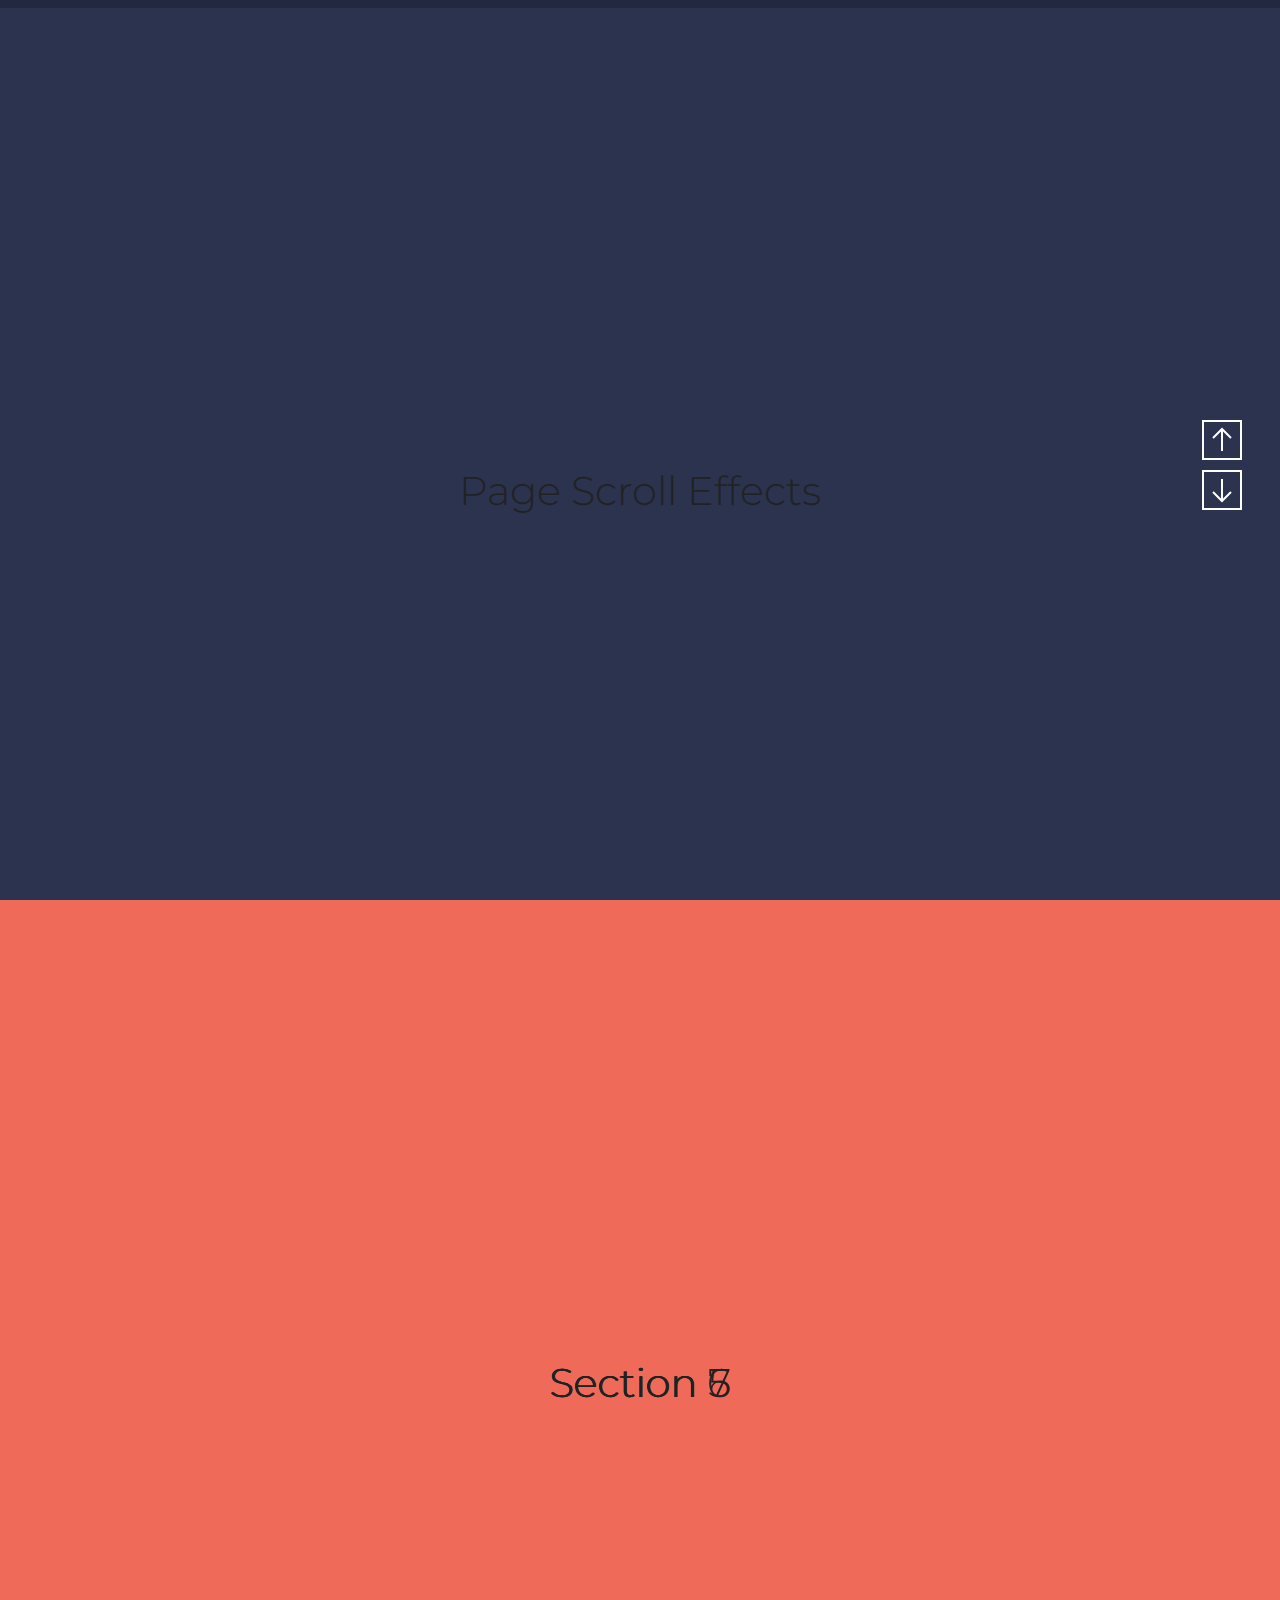
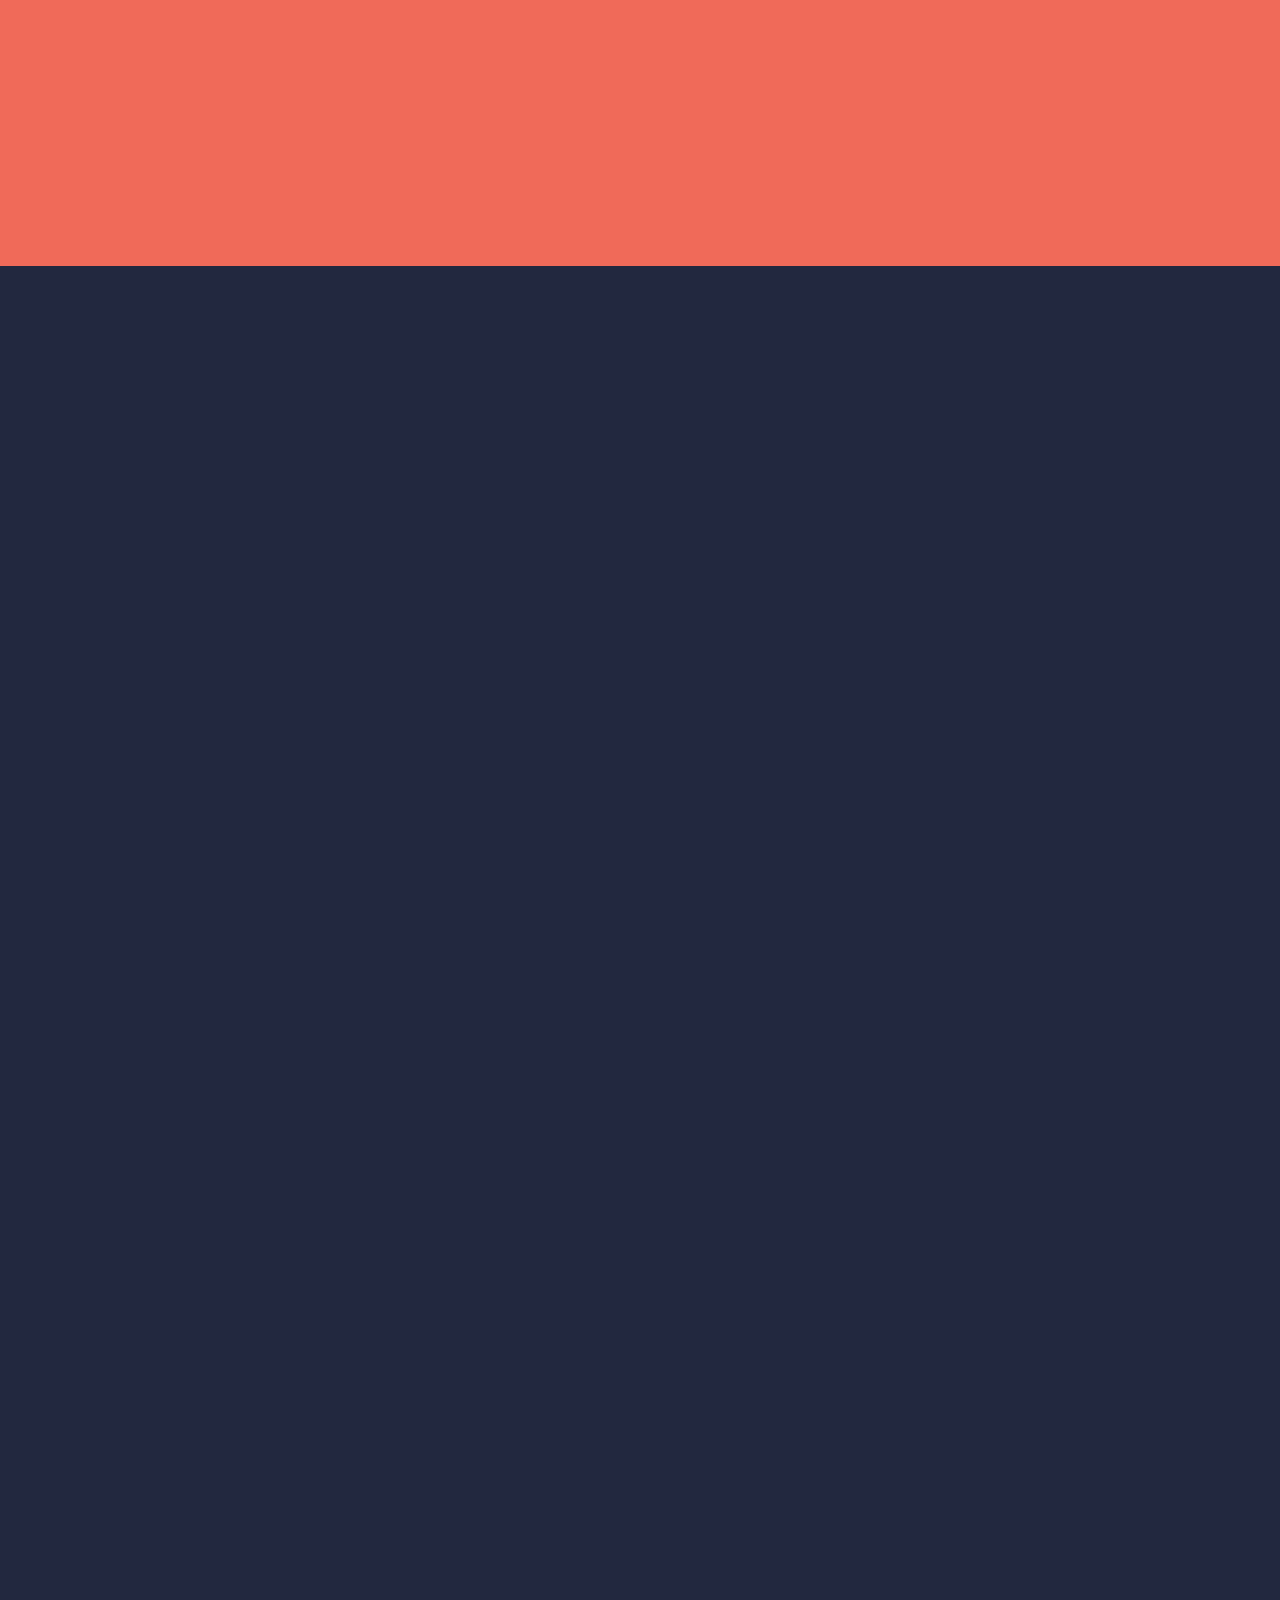
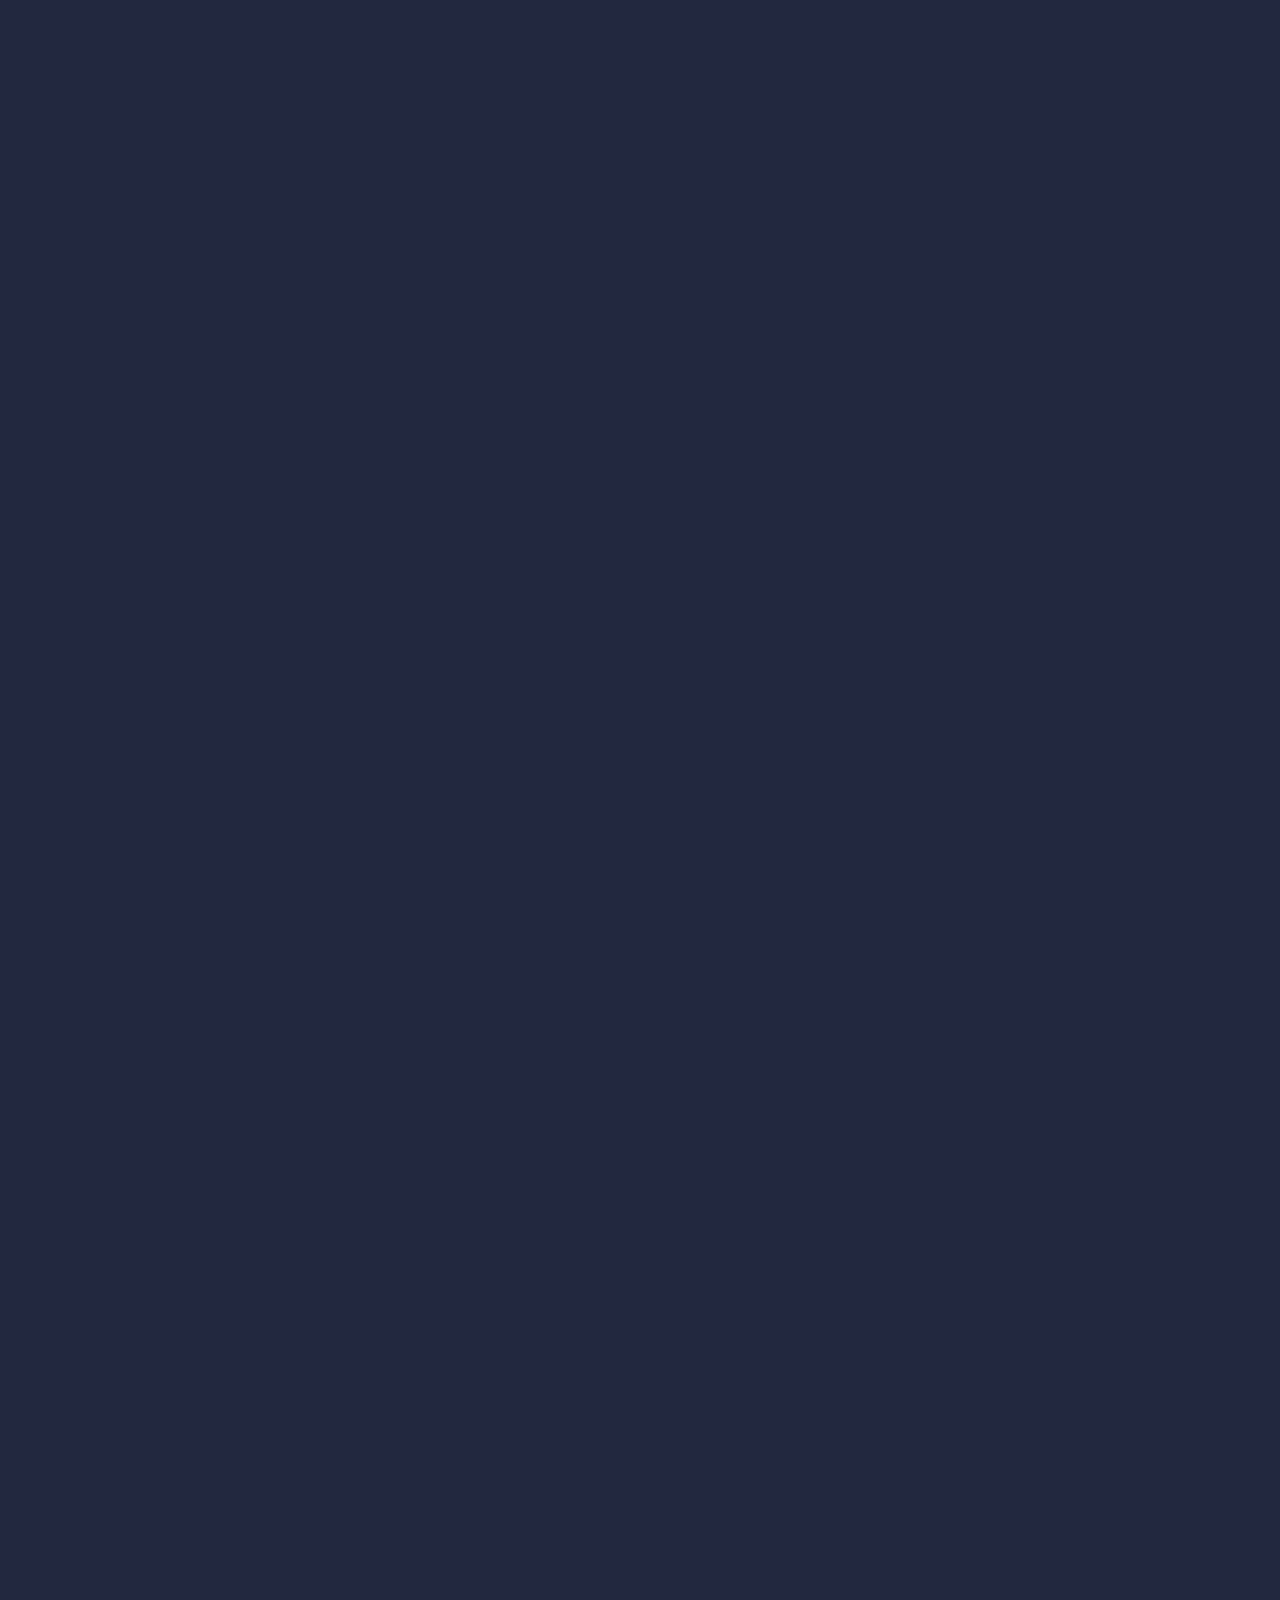
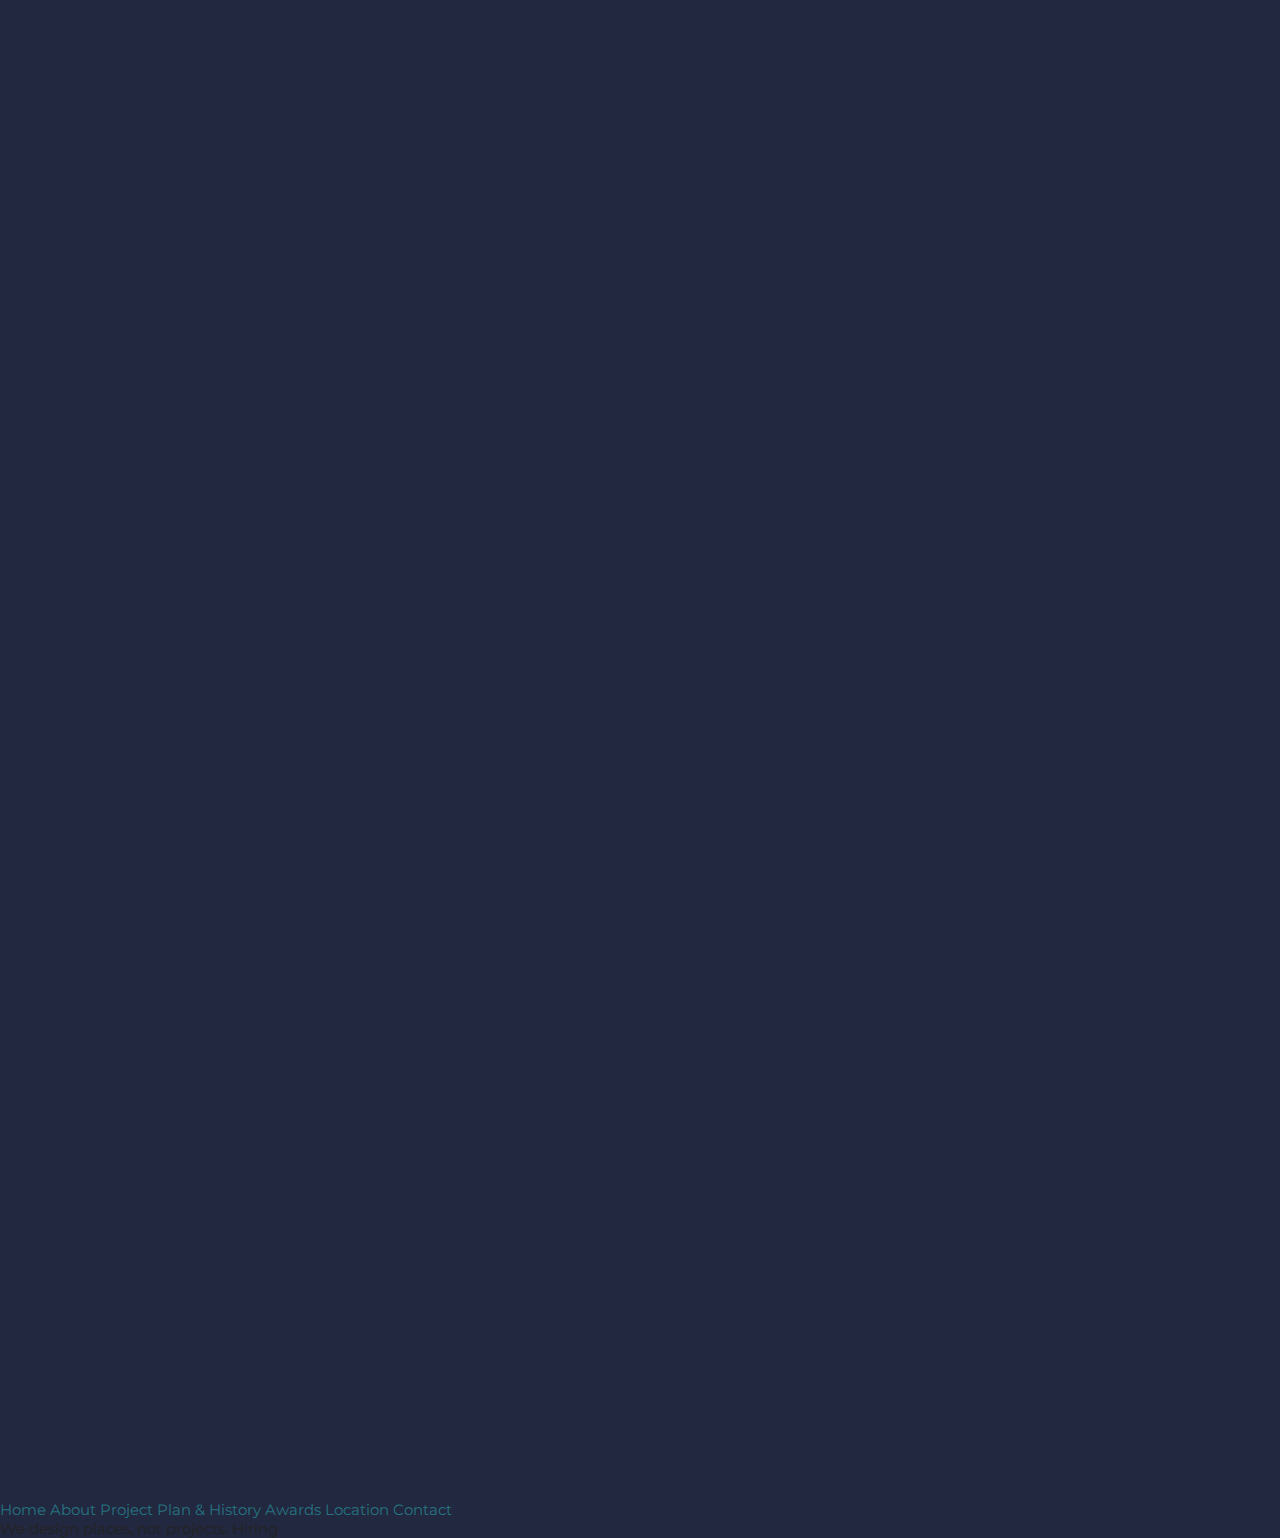
==== project01/index.html @ ecaae0b5 "layout" ====
<!doctype html>
<html lang="ko">
<head>
  <meta charset="UTF-8">
  <meta name="viewport" content="width=device-width, user-scalable=yes, initial-scale=1.0">
  <title>Project01</title>
  <script src="js/jquery-2.1.4.js"></script>
  <!-- page Scroll Effects JS&CSS -->
  <script src="js/velocity/modernizr.js"></script>
  <script src="js/velocity/velocity.min.js"></script>
  <script src="js/velocity/velocity.ui.min.js"></script>
  <script src="js/velocity/main.js"></script>
  <link rel="stylesheet" href="js/velocity/velocity.css">
  <!-- Custom JS & CSS -->
  <script src="custom.js"></script>
  <link rel="stylesheet" href="style.css">
  <link rel="stylesheet" href="reponsive.css">
</head>
<!-- hijacking: on/off - animation: none/scaleDown/rotate/gallery/catch/opacity/fixed/parallax -->
<!-- data-hijacking="off" data-animation="none" -->
<body>

  <div class="container">
    <section class="cd-section visible">
      <div>
        <h2>Page Scroll Effects</h2>
      </div>
    </section>

    <section class="cd-section">
      <div>
        <h2>Section 2</h2>
      </div>
    </section>
  
    <section class="cd-section">
      <div>
        <h2>Section 3</h2>
      </div>
    </section>
  
    <section class="cd-section">
      <div>
        <h2>Section 4</h2>
      </div>
    </section>
  
    <section class="cd-section">
      <div>
        <h2>Section 5</h2>
      </div>
    </section>
  
    <section class="cd-section">
      <div>
        <h2>Section 6</h2>
      </div>
    </section>
  
    <section class="cd-section">
      <div>
        <h2>Section 7</h2>
      </div>
    </section>

    <header>
      <div class="gnb-inner">
        <div class="logo">
          <a href="#none"></a>
        </div>
        <div class="gnb">
          <div class="menu">
            <a href="#none">Home</a>
            <a href="#none">About</a>
            <a href="#none">Project</a>
            <a href="#none">Plan & History</a>
            <a href="#none">Awards</a>
            <a href="#none">Location</a>
            <a href="#none">Contact</a>
          </div>
          <div class="slogan">We design places, not projects.
            Hiring</div>
        </div>
      </div>
    </header>
  </div>

  <nav>
    <ul class="cd-vertical-nav">
      <li><a href="#0" class="cd-prev inactive">Next</a></li>
      <li><a href="#0" class="cd-next">Prev</a></li>
    </ul>
  </nav>

</body>

</html>
---- project01/js/velocity/velocity.css ----
/* -------------------------------- 

Primary style

-------------------------------- */
*, *::after, *::before {
  box-sizing: border-box;
}

html {
  font-size: 62.5%;
}

body {
  font-size: 1.6rem;
  font-family: "Open Sans", sans-serif;
  color: #ffffff;
  background-color: #22283f;
  -webkit-font-smoothing: antialiased;
  -moz-osx-font-smoothing: grayscale;
}
body::before {
  /* never visible - this is used in jQuery to check the current MQ */
  content: 'mobile';
  display: none;
}
@media only screen and (min-width: 1050px) {
  body::before {
    /* never visible - this is used in jQuery to check the current MQ */
    content: 'desktop';
  }
}

a {
  color: #267481;
  text-decoration: none;
}

/* -------------------------------- 

Main Components 

-------------------------------- */
@media only screen and (min-width: 1050px) {
  body[data-hijacking="on"] {
    overflow: hidden;
  }
}

.cd-section {
  height: 100vh;
}
.cd-section h2 {
  line-height: 100vh;
  text-align: center;
  font-size: 2.4rem;
}
.cd-section:first-of-type > div {
  background-color: #2b334f;
}
.cd-section:first-of-type > div::before {
  /* alert -> all scrolling effects are not visible on small devices */
  content: 'Effects not visible on mobile!';
  position: absolute;
  width: 100%;
  text-align: center;
  top: 20px;
  z-index: 2;
  font-weight: bold;
  font-size: 1.3rem;
  text-transform: uppercase;
  color: #6a7083;
}
.cd-section:nth-of-type(2) > div {
  background-color: #2e5367;
}
.cd-section:nth-of-type(3) > div {
  background-color: #267481;
}
.cd-section:nth-of-type(4) > div {
  background-color: #fcb052;
}
.cd-section:nth-of-type(5) > div {
  background-color: #f06a59;
}
[data-animation="parallax"] .cd-section > div, [data-animation="fixed"] .cd-section > div, [data-animation="opacity"] .cd-section > div {
  background-position: center center;
  background-repeat: no-repeat;
  background-size: cover;
}
[data-animation="parallax"] .cd-section:first-of-type > div, [data-animation="fixed"] .cd-section:first-of-type > div, [data-animation="opacity"] .cd-section:first-of-type > div {
  background-image: url("../img/img-1.jpg");
}
[data-animation="parallax"] .cd-section:nth-of-type(2) > div, [data-animation="fixed"] .cd-section:nth-of-type(2) > div, [data-animation="opacity"] .cd-section:nth-of-type(2) > div {
  background-image: url("../img/img-2.jpg");
}
[data-animation="parallax"] .cd-section:nth-of-type(3) > div, [data-animation="fixed"] .cd-section:nth-of-type(3) > div, [data-animation="opacity"] .cd-section:nth-of-type(3) > div {
  background-image: url("../img/img-3.jpg");
}
[data-animation="parallax"] .cd-section:nth-of-type(4) > div, [data-animation="fixed"] .cd-section:nth-of-type(4) > div, [data-animation="opacity"] .cd-section:nth-of-type(4) > div {
  background-image: url("../img/img-4.jpg");
}
[data-animation="parallax"] .cd-section:nth-of-type(5) > div, [data-animation="fixed"] .cd-section:nth-of-type(5) > div, [data-animation="opacity"] .cd-section:nth-of-type(5) > div {
  background-image: url("../img/img-5.jpg");
}
@media only screen and (min-width: 1050px) {
  .cd-section h2 {
    font-size: 4rem;
    font-weight: 300;
  }
  [data-hijacking="on"] .cd-section {
    opacity: 0;
    visibility: hidden;
    position: absolute;
    top: 0;
    left: 0;
    width: 100%;
  }
  [data-hijacking="on"] .cd-section > div {
    visibility: visible;
  }
  [data-hijacking="off"] .cd-section > div {
    opacity: 0;
  }
  [data-animation="rotate"] .cd-section {
    /* enable a 3D-space for children elements */
    -webkit-perspective: 1800px;
    -moz-perspective: 1800px;
    perspective: 1800px;
  }
  [data-hijacking="on"][data-animation="rotate"] .cd-section:not(:first-of-type) {
    -webkit-perspective-origin: center 0;
    -moz-perspective-origin: center 0;
    perspective-origin: center 0;
  }
  [data-animation="scaleDown"] .cd-section > div, [data-animation="gallery"] .cd-section > div, [data-animation="catch"] .cd-section > div {
    box-shadow: 0 0 0 rgba(25, 30, 46, 0.4);
  }
  [data-animation="opacity"] .cd-section.visible > div {
    z-index: 1;
  }
}

@media only screen and (min-width: 1050px) {
  .cd-section:first-of-type > div::before {
    display: none;
  }
}
@media only screen and (min-width: 1050px) {
  .cd-section > div {
    position: fixed;
    top: 0;
    left: 0;
    width: 100%;
    /* Force Hardware Acceleration */
    -webkit-transform: translateZ(0);
    -moz-transform: translateZ(0);
    -ms-transform: translateZ(0);
    -o-transform: translateZ(0);
    transform: translateZ(0);
    -webkit-backface-visibility: hidden;
    backface-visibility: hidden;
  }
  [data-hijacking="on"] .cd-section > div {
    position: absolute;
  }
  [data-animation="rotate"] .cd-section > div {
    -webkit-transform-origin: center bottom;
    -moz-transform-origin: center bottom;
    -ms-transform-origin: center bottom;
    -o-transform-origin: center bottom;
    transform-origin: center bottom;
  }
}

.cd-vertical-nav {
  /* lateral navigation */
  position: fixed;
  z-index: 1;
  right: 3%;
  top: 50%;
  bottom: auto;
  -webkit-transform: translateY(-50%);
  -moz-transform: translateY(-50%);
  -ms-transform: translateY(-50%);
  -o-transform: translateY(-50%);
  transform: translateY(-50%);
  display: none;
}
.cd-vertical-nav a {
  display: block;
  height: 40px;
  width: 40px;
  /* image replace */
  overflow: hidden;
  text-indent: 100%;
  white-space: nowrap;
  background: url(../velocity/cd-icon-arrow.svg) no-repeat center center;
}
.cd-vertical-nav a.cd-prev {
  -webkit-transform: rotate(180deg);
  -moz-transform: rotate(180deg);
  -ms-transform: rotate(180deg);
  -o-transform: rotate(180deg);
  transform: rotate(180deg);
  margin-bottom: 10px;
}
.cd-vertical-nav a.inactive {
  visibility: hidden;
  opacity: 0;
  -webkit-transition: opacity 0.2s 0s, visibility 0s 0.2s;
  -moz-transition: opacity 0.2s 0s, visibility 0s 0.2s;
  transition: opacity 0.2s 0s, visibility 0s 0.2s;
}
@media only screen and (min-width: 1050px) {
  .cd-vertical-nav {
    display: block;
  }
}
---- project01/style.css ----
/* Google Web Font : Montserrat */
@import url('https://fonts.googleapis.com/css?family=Montserrat:200,300,400,500&display=swap');
@import url('https://fonts.googleapis.com/css?family=Manrope:300,400,500,600&display=swap');
@import url('https://fonts.googleapis.com/css2?family=Source+Sans+Pro:wght@200;300;400;600;700;900&display=swap');
@import url('https://fonts.googleapis.com/css2?family=Overpass&display=swap');

/* FontAwesome CDN 4.7 */
@import url('https://stackpath.bootstrapcdn.com/font-awesome/4.7.0/css/font-awesome.min.css');

/* Reset CSS */
*{box-sizing: border-box;}
ul{list-style: none;}
a{text-decoration: none;}

/* Default CSS */
body{
    font-family: "Montserrat",sans-serif;
    color: #222;
    font-size: 15px;
    margin: 0;
    height: 100vh;
}
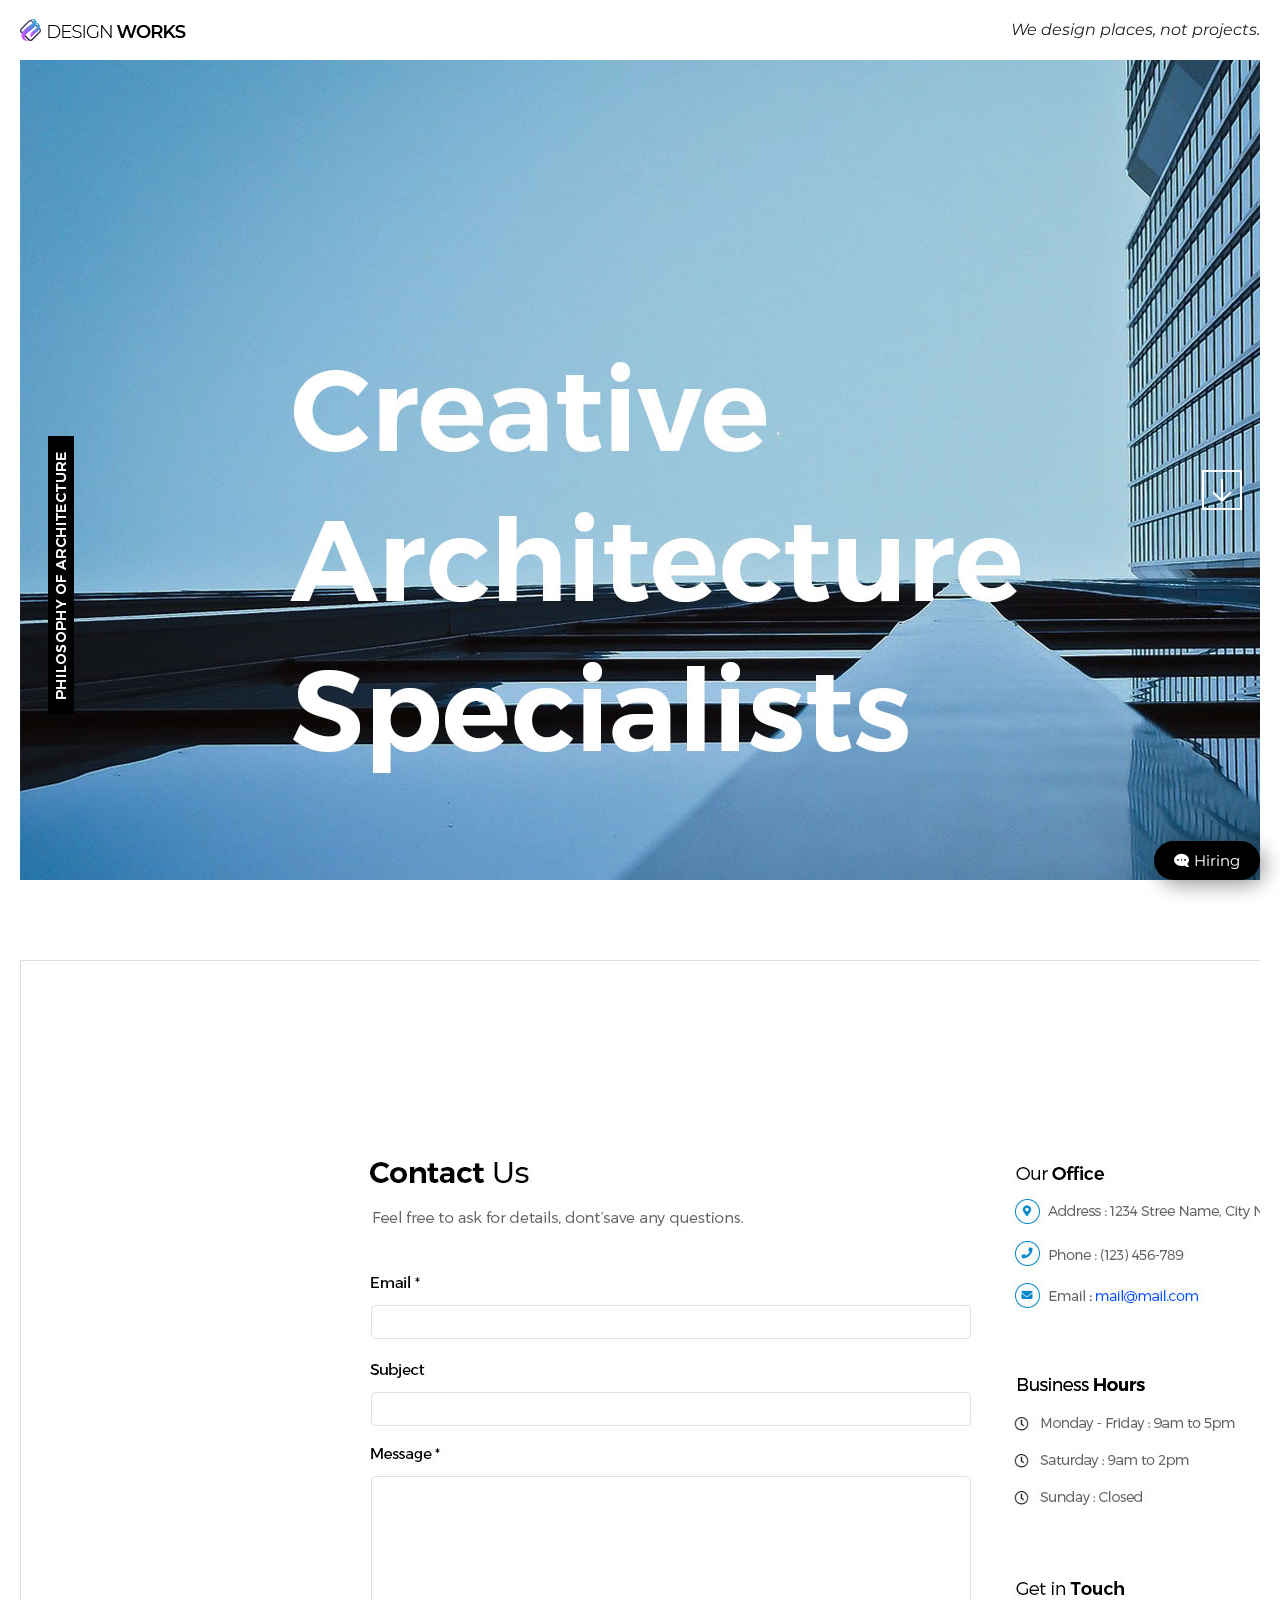
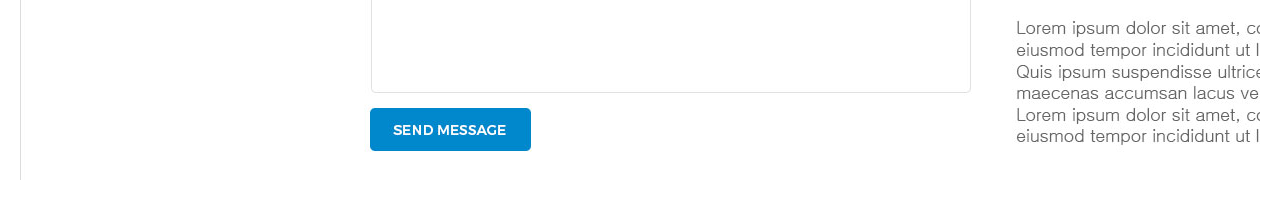
==== commit 6563d60f: "Section" ====
--- a/project01/index.html
+++ b/project01/index.html
@@ -2,7 +2,7 @@
 <html lang="ko">
 <head>
   <meta charset="UTF-8">
-  <meta name="viewport" content="width=device-width, user-scalable=yes, initial-scale=1.0">
+  <meta name="viewport" content="width=device-width, initial-scale=1.0">
   <title>Project01</title>
   <script src="js/jquery-2.1.4.js"></script>
   <!-- page Scroll Effects JS&CSS -->
@@ -11,83 +11,103 @@
   <script src="js/velocity/velocity.ui.min.js"></script>
   <script src="js/velocity/main.js"></script>
   <link rel="stylesheet" href="js/velocity/velocity.css">
+  
   <!-- Custom JS & CSS -->
   <script src="custom.js"></script>
   <link rel="stylesheet" href="style.css">
   <link rel="stylesheet" href="reponsive.css">
 </head>
 <!-- hijacking: on/off - animation: none/scaleDown/rotate/gallery/catch/opacity/fixed/parallax -->
-<!-- data-hijacking="off" data-animation="none" -->
-<body>
+<!--  -->
+<body data-hijacking="on" data-animation="rotate">
 
   <div class="container">
-    <section class="cd-section visible">
+    <section class="cd-section visible" id="home">
       <div>
-        <h2>Page Scroll Effects</h2>
+        <div class="content">
+          <img src="images/temp-section-01.jpg" alt="">
+        </div>
       </div>
     </section>
 
-    <section class="cd-section">
+    <section class="cd-section" id="about">
       <div>
-        <h2>Section 2</h2>
+        <div class="content">
+          <img src="images/temp-section-02.jpg" alt="">
+        </div>
       </div>
     </section>
   
-    <section class="cd-section">
+    <section class="cd-section" id="project">
       <div>
-        <h2>Section 3</h2>
+        <div class="content">
+          <img src="images/temp-section-03.jpg" alt="">
+        </div>
       </div>
     </section>
   
-    <section class="cd-section">
+    <section class="cd-section" id="plan">
       <div>
-        <h2>Section 4</h2>
+        <div class="content">
+          <img src="images/temp-section-04.jpg" alt="">
+        </div>
       </div>
     </section>
   
-    <section class="cd-section">
+    <section class="cd-section" id="awards">
       <div>
-        <h2>Section 5</h2>
+        <div class="content">
+          <img src="images/temp-section-05.jpg" alt="">
+        </div>
       </div>
     </section>
   
-    <section class="cd-section">
+    <section class="cd-section" id="location">
       <div>
-        <h2>Section 6</h2>
+        <div class="content">
+          <img src="images/temp-section-06.jpg" alt="">
+        </div>
       </div>
     </section>
   
-    <section class="cd-section">
+    <section class="cd-section" id="contact">
       <div>
-        <h2>Section 7</h2>
+        <div class="content">
+          <img src="images/temp-section-07.jpg" alt="">
+        </div>
       </div>
     </section>
 
-    <header>
+    <header >
       <div class="gnb-inner">
         <div class="logo">
-          <a href="#none"></a>
+          <a href="#none"><img src="images/logo.png"></a>
         </div>
         <div class="gnb">
           <div class="menu">
-            <a href="#none">Home</a>
-            <a href="#none">About</a>
-            <a href="#none">Project</a>
-            <a href="#none">Plan & History</a>
-            <a href="#none">Awards</a>
-            <a href="#none">Location</a>
-            <a href="#none">Contact</a>
+            <a href="#home">Home</a>
+            <a href="#about">About</a>
+            <a href="#project">Project</a>
+            <a href="#plan">Plan & History</a>
+            <a href="#awards">Awards</a>
+            <a href="#location">Location</a>
+            <a href="#contact">Contact</a>
           </div>
-          <div class="slogan">We design places, not projects.
-            Hiring</div>
+          <div class="slogan">We design places, not projects.</div>
+        </div>
+        <div class="trigger">
+          <span></span>
+          <span></span>
+          <span></span>
         </div>
       </div>
     </header>
   </div>
-
+  <a href="#" class="gototop"><img src="images/gototop.png" alt=""></a>
+  <a href="#" class="btn-hiring"><i class="fas fa-comment-dots"></i>Hiring</a>
   <nav>
     <ul class="cd-vertical-nav">
-      <li><a href="#0" class="cd-prev inactive">Next</a></li>
+      <li><a href="#0" class="cd-prev inactive">Next</a></li> 
       <li><a href="#0" class="cd-next">Prev</a></li>
     </ul>
   </nav>
--- a/project01/js/velocity/velocity.css
+++ b/project01/js/velocity/velocity.css
@@ -46,21 +46,15 @@
     overflow: hidden;
   }
 }
-
-.cd-section {
-  height: 100vh;
-}
 .cd-section h2 {
   line-height: 100vh;
   text-align: center;
   font-size: 2.4rem;
 }
-.cd-section:first-of-type > div {
-  background-color: #2b334f;
-}
+
 .cd-section:first-of-type > div::before {
   /* alert -> all scrolling effects are not visible on small devices */
-  content: 'Effects not visible on mobile!';
+  /* content: 'Effects not visible on mobile!'; */
   position: absolute;
   width: 100%;
   text-align: center;
@@ -71,18 +65,7 @@
   text-transform: uppercase;
   color: #6a7083;
 }
-.cd-section:nth-of-type(2) > div {
-  background-color: #2e5367;
-}
-.cd-section:nth-of-type(3) > div {
-  background-color: #267481;
-}
-.cd-section:nth-of-type(4) > div {
-  background-color: #fcb052;
-}
-.cd-section:nth-of-type(5) > div {
-  background-color: #f06a59;
-}
+
 [data-animation="parallax"] .cd-section > div, [data-animation="fixed"] .cd-section > div, [data-animation="opacity"] .cd-section > div {
   background-position: center center;
   background-repeat: no-repeat;
--- a/project01/style.css
+++ b/project01/style.css
@@ -2,13 +2,13 @@
 @import url('https://fonts.googleapis.com/css?family=Montserrat:200,300,400,500&display=swap');
 @import url('https://fonts.googleapis.com/css?family=Manrope:300,400,500,600&display=swap');
 @import url('https://fonts.googleapis.com/css2?family=Source+Sans+Pro:wght@200;300;400;600;700;900&display=swap');
-@import url('https://fonts.googleapis.com/css2?family=Overpass&display=swap');
 
-/* FontAwesome CDN 4.7 */
-@import url('https://stackpath.bootstrapcdn.com/font-awesome/4.7.0/css/font-awesome.min.css');
+
+/* FontAwesome CDN 5.14 */
+@import url('https://use.fontawesome.com/releases/v5.14.0/css/all.css');
 
 /* Reset CSS */
-*{box-sizing: border-box;}
+*{box-sizing: border-box; scroll-behavior: smooth;}
 ul{list-style: none;}
 a{text-decoration: none;}
 
@@ -19,4 +19,66 @@
     font-size: 15px;
     margin: 0;
     height: 100vh;
-}+    background: #fff;
+}
+
+/* Entire Layout */
+.cd-section {
+    height: 100vh;
+}
+.cd-section > div {
+    height: 100%;
+    position: relative;
+}
+.content {
+    background-color: #ddd;
+    position: absolute;
+    width: calc(100% - 40px);
+    height: calc(100% - 80px);
+   left:20px;
+   bottom: 20px;
+   overflow: hidden;
+}
+
+
+/* Header */
+header{position: fixed;
+    top:0;
+    left:0;
+width: 100%;
+transition: 0.5s;
+}
+.gnb-inner{
+    /* border: 1px solid #000; */
+    width: calc(100% - 40px);
+    margin: auto;
+    height: 60px;
+    line-height: 60px;
+}
+.logo{float: left;}
+.logo img{padding-top: 19px;}
+.gnb{float: right;}
+
+.menu{display: none;}
+.slogan{
+    font-size: 16px;
+    font-style: italic;
+}
+.trigger{
+    display: none;
+}
+
+/* Hiring Button */
+.btn-hiring{position: fixed; right:50px; bottom:50px;
+    color: #fff; display: block; padding: 10px 20px;
+    background-color: black; border-radius: 20px;
+box-shadow: 5px 5px 20px rgba(0, 0, 0, 0.397);
+transition: .5s;}
+
+.btn-hiring:active{transform: scale(0); }
+
+.btn-hiring .fas{
+    transform: rotateY(180deg);
+margin-right: 5px
+;}
+
--- a/project01/reponsive.css
+++ b/project01/reponsive.css
@@ -0,0 +1,86 @@
+@media (max-width:768px) {
+/* Entire Layout */
+.cd-section {
+    height: auto;
+}
+.cd-section > div {
+    height: auto;
+}
+.content {
+    position: static;
+    width: 100%;
+    height: 100%;
+}
+
+
+
+/* Header */
+header{transition: 0.5s;
+z-index: 100;}
+header.active{
+    background: #fff;
+    border-bottom: 1px solid #eee;
+}
+.menu{display: block;}
+
+.slogan{
+    display: none;
+}
+.gnb{
+    background-color: #fff;
+    position: fixed;
+    top:0;
+    right: -270px;
+    width: 250px;
+    height: 100vh;
+    box-shadow: -5px 0 10px rgba(0, 0, 0, 0.1);
+    transition: 0.5s;
+}
+.gnb.active{right: 0;}
+.menu{
+    line-height: 40px;
+    margin-top: 60px;
+}
+.menu a{display: block; text-align: right;
+padding-right: 20px; color: #000; font-size: 20px;}
+
+/* trigger */
+.trigger{ display:block; width:24px; height: 14px;
+    position: absolute;top:20px;right: 20px; }
+
+.trigger span{height: 1px; background: black; width: 100%;
+position: absolute; transition: 0.3s;}
+.trigger span:nth-of-type(1){top:0}
+.trigger span:nth-of-type(2){top:50%; width: 80%;}
+.trigger span:nth-of-type(3){top:100%}
+
+.trigger.active span:nth-of-type(1){top:50%; transform: rotate(45deg);}
+.trigger.active span:nth-of-type(2){top:50%; width: 80%; opacity: 0;}
+.trigger.active span:nth-of-type(3){top:50%; transform: rotate(-45deg);}
+
+
+}
+
+/* 포지션값을 주면 인라인요소에 인라인 블럭요소로 알아서 바뀌며 크기값을 가진다
+line-height는 상속 */
+
+/* gototop */
+.gototop{position: fixed; 
+    left: 20px;
+    bottom: 40px; 
+    border:  1px solid #fff;
+    display:block; 
+    width: 40px; 
+    height: 40px;
+    border-radius: 50%;
+    text-align: center;
+    line-height: 50px; 
+    transform: translateY(30px);
+    opacity: 0;
+transition: 0.5s;}
+
+.gototop.active{opacity: 1;}
+
+/* Hiring Button */
+.btn-hiring{right: 20px; bottom: 20px;
+}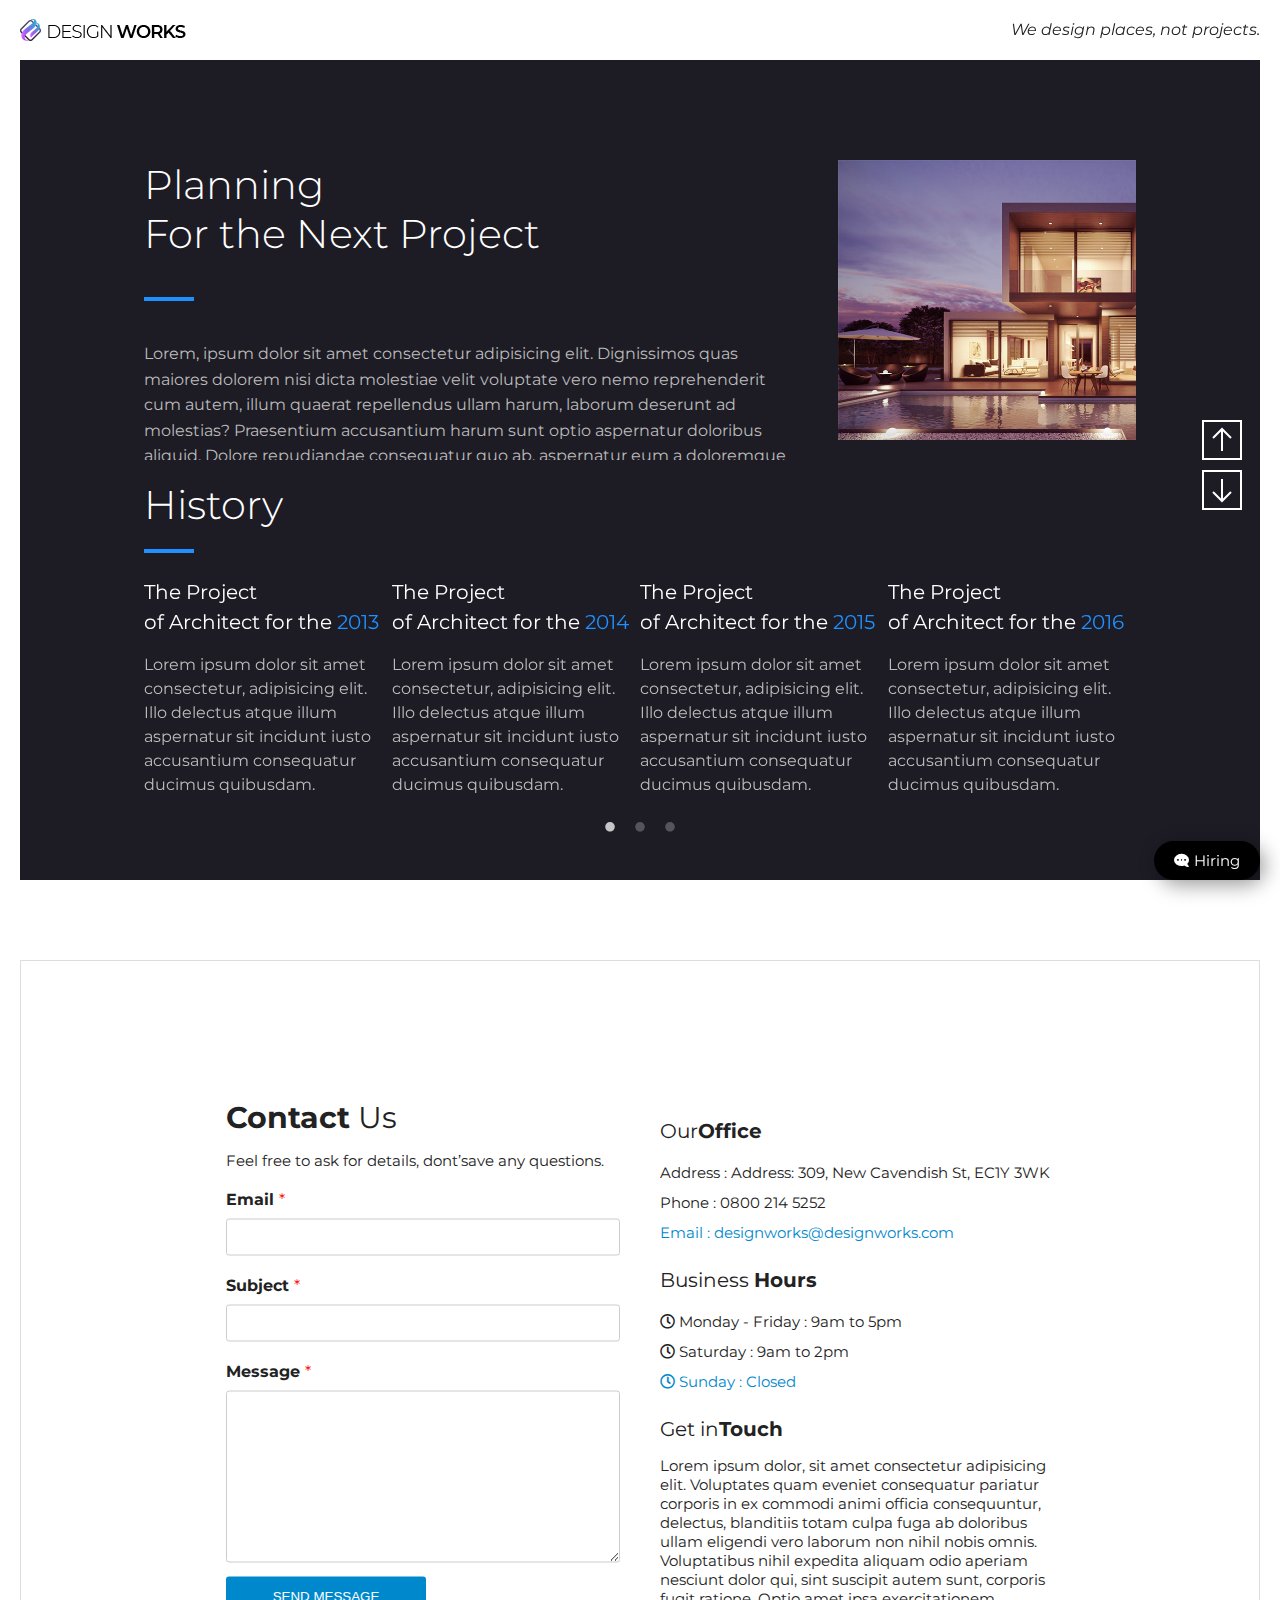
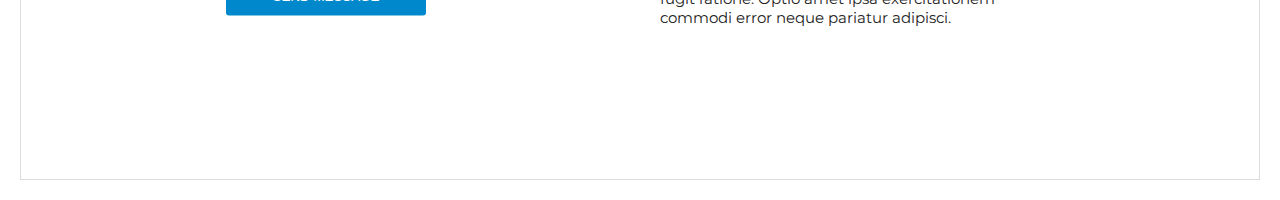
==== commit 985c5368: "contact,plan_Section" ====
--- a/project01/index.html
+++ b/project01/index.html
@@ -12,6 +12,11 @@
   <script src="js/velocity/main.js"></script>
   <link rel="stylesheet" href="js/velocity/velocity.css">
   
+  <!-- Slick.js -->
+  <script src="js/slick/slick.min.js"></script>
+  <link rel="stylesheet" href="js/slick/slick-theme.css">
+  <link rel="stylesheet" href="js/slick/slick.css">
+
   <!-- Custom JS & CSS -->
   <script src="custom.js"></script>
   <link rel="stylesheet" href="style.css">
@@ -19,10 +24,10 @@
 </head>
 <!-- hijacking: on/off - animation: none/scaleDown/rotate/gallery/catch/opacity/fixed/parallax -->
 <!--  -->
-<body data-hijacking="on" data-animation="rotate">
+<body data-hijacking="on" data-animation="catch">
 
   <div class="container">
-    <section class="cd-section visible" id="home">
+    <section class="cd-section" id="home">
       <div>
         <div class="content">
           <img src="images/temp-section-01.jpg" alt="">
@@ -33,7 +38,31 @@
     <section class="cd-section" id="about">
       <div>
         <div class="content">
-          <img src="images/temp-section-02.jpg" alt="">
+          <div class="about-inner">
+            <div class="about-items">
+              <div class="item">
+                <img src="images/careers-main-01.png" alt="">
+                <span>
+                  <h3>Together we can make an impact</h3>
+                  <p>Design Works the excitement of an entrepreneurial environment with the stability of an established practice. Principals and senior leadership work side-by-side with junior designers to create innovative, workable designs.</p>
+                </span>
+              </div>
+              <div class="item">
+                <img src="images/careers-main-02.png" alt="">
+                <span>
+                  <h3>We’re always looking for talent</h3>
+                  <p>If you don’t see an open position that fits your talents, send us your resume. We’re always looking for smart, self-starters and will reach out to you if something becomes available.</p>
+                </span>
+              </div>
+              <div class="item">
+                <img src="images/careers-main-03.png" alt="">
+                <span>
+                  <h3>Fellowship</h3>
+                  <p>Every summer we offer a Fellowship to a select group of students in architecture, planning and landscape architecture. Read about our 2019 Fellowship winners and learn more about what the Fellowship has to offer.</p>
+                </span>
+              </div>
+            </div>
+          </div>
         </div>
       </div>
     </section>
@@ -46,10 +75,69 @@
       </div>
     </section>
   
-    <section class="cd-section" id="plan">
-      <div>
-        <div class="content">
-          <img src="images/temp-section-04.jpg" alt="">
+    <section class="cd-section visible" id="plan">
+      <div>
+        <div class="content">
+          <div class="plan-inner">
+            <div class="plan-feature">
+              <div class="plan-info">
+                <div class="plan-heading">
+                  <h2>Planning <br>For the Next Project</h2>
+                  <br>
+                  <hr class="bar">
+                  <p>Lorem, ipsum dolor sit amet consectetur adipisicing elit. Dignissimos quas maiores dolorem nisi dicta molestiae velit voluptate vero nemo reprehenderit cum autem, illum quaerat repellendus ullam harum, laborum deserunt ad molestias? Praesentium accusantium harum sunt optio aspernatur doloribus aliquid. Dolore repudiandae consequatur quo ab, aspernatur eum a doloremque error suscipit.</p></div>
+                <div class="plan-photo">
+                  <img src="images/plan-main-01.jpg">
+                </div>
+              </div>
+              <div class="history-info">
+                <h2>History</h2>
+                <hr class="bar">
+                <div class="history-slider">
+                  <div>
+                    <h4>The Project <br> of Architect for the 
+                    <span>2013</span></h4>
+                    <p>Lorem ipsum dolor sit amet consectetur, adipisicing elit. Illo delectus atque illum aspernatur sit incidunt iusto accusantium consequatur ducimus quibusdam.</p>
+                  </div>
+                  <div>
+                    <h4>The Project <br> of Architect for the 
+                    <span>2014</span></h4>
+                    <p>Lorem ipsum dolor sit amet consectetur, adipisicing elit. Illo delectus atque illum aspernatur sit incidunt iusto accusantium consequatur ducimus quibusdam.</p>
+                  </div>
+                  <div>
+                    <h4>The Project <br> of Architect for the 
+                    <span>2015</span></h4>
+                    <p>Lorem ipsum dolor sit amet consectetur, adipisicing elit. Illo delectus atque illum aspernatur sit incidunt iusto accusantium consequatur ducimus quibusdam.</p>
+                  </div>
+                  <div>
+                    <h4>The Project <br> of Architect for the 
+                    <span>2016</span></h4>
+                    <p>Lorem ipsum dolor sit amet consectetur, adipisicing elit. Illo delectus atque illum aspernatur sit incidunt iusto accusantium consequatur ducimus quibusdam.</p>
+                  </div>
+                  <div>
+                    <h4>The Project <br> of Architect for the 
+                    <span>2017</span></h4>
+                    <p>Lorem ipsum dolor sit amet consectetur, adipisicing elit. Illo delectus atque illum aspernatur sit incidunt iusto accusantium consequatur ducimus quibusdam.</p>
+                  </div>
+                  <div>
+                    <h4>The Project <br> of Architect for the 
+                    <span>2018</span></h4>
+                    <p>Lorem ipsum dolor sit amet consectetur, adipisicing elit. Illo delectus atque illum aspernatur sit incidunt iusto accusantium consequatur ducimus quibusdam.</p>
+                  </div>
+                  <div>
+                    <h4>The Project <br> of Architect for the 
+                    <span>2019</span></h4>
+                    <p>Lorem ipsum dolor sit amet consectetur, adipisicing elit. Illo delectus atque illum aspernatur sit incidunt iusto accusantium consequatur ducimus quibusdam.</p>
+                  </div>
+                  <div>
+                    <h4>The Project <br> of Architect for the 
+                    <span>2020</span></h4>
+                    <p>Lorem ipsum dolor sit amet consectetur, adipisicing elit. Illo delectus atque illum aspernatur sit incidunt iusto accusantium consequatur ducimus quibusdam.</p>
+                  </div>
+                </div>
+              </div>
+            </div>
+          </div>
         </div>
       </div>
     </section>
@@ -57,7 +145,21 @@
     <section class="cd-section" id="awards">
       <div>
         <div class="content">
-          <img src="images/temp-section-05.jpg" alt="">
+          <div class="awards-inner">
+            <div class="about-awards">
+              <div class="about-heading">
+                <h2>2020<br>Architecture Awards <br>Winner</h2>
+                <hr class="bar">
+                <p>
+                  The mission of the Architecture MasterPrize (AMP) is to advance the appreciation and exposure of quality architectural design worldwide. The AMP architecture award celebrates creativity and innovation in the fields of architectural design, landscape architecture, and interior design. Submissions from architects all around the world are welcome.
+                </p>
+                <a href="#none" target="_blank">view the awards</a>
+              </div>
+            </div>
+            <div class="victory-jump">
+              <img src="images/victory-jump.png" alt="">
+            </div>
+          </div>
         </div>
       </div>
     </section>
@@ -65,7 +167,41 @@
     <section class="cd-section" id="location">
       <div>
         <div class="content">
-          <img src="images/temp-section-06.jpg" alt="">
+          <div class="location-inner">
+            <div class="feature">
+              <div class="office">
+                <div class="headquaters">
+                  <b>CREATIVE DESGIN GROUP</b>
+                  <h2>Headdquarters</h2>
+                  <p>Lorem ipsum dolor sit amet consectetur adipisicing elit. Consequuntur et saepe quae? Perspiciatis ipsa sit nam laudantium autem recusandae quod cumque doloribus illo ducimus, exercitationem, laborum officiis id excepturi facilis!</p>
+                  <span>Address : 11 Fifth Ave - New York, US / Tel : 0800 809 3400</span>
+                </div>
+                <div class="customer">
+                  <b>THE PERFECT WAY</b>
+                  <h2>Customer Service</h2>
+                  <p>Lorem ipsum dolor sit amet consectetur adipisicing elit. Consequuntur et saepe quae? Perspiciatis ipsa sit nam laudantium autem recusandae quod cumque doloribus illo ducimus, exercitationem, laborum officiis id excepturi facilis!</p>
+                  <span>Address : Address: 309, New Cavendish St, EC1Y 3WK / Tel : 0800 214 5252</span>
+                </div>
+              </div>
+              <div class="service">
+                <div class="service-item">
+                  <i class="fas fa-leaf"></i>
+                  <h3>Built and natural contexts</h3>
+                  <p>Lorem ipsum dolor sit amet consectetur, adipisicing elit. Corrupti sint, ad quibusdam id aut deserunt.</p>
+                </div>
+                <div class="service-item">
+                  <i class="fas fa-bullseye"></i>
+                  <h3>Built and natural contexts</h3>
+                  <p>Lorem ipsum dolor sit amet consectetur, adipisicing elit. Corrupti sint, ad quibusdam id aut deserunt.</p>
+                </div>
+                <div class="service-item">
+                  <i class="fas fa-cube"></i>
+                  <h3>Built and natural contexts</h3>
+                  <p>Lorem ipsum dolor sit amet consectetur, adipisicing elit. Corrupti sint, ad quibusdam id aut deserunt.</p>
+                </div>
+              </div>
+            </div>
+          </div>
         </div>
       </div>
     </section>
@@ -73,7 +209,39 @@
     <section class="cd-section" id="contact">
       <div>
         <div class="content">
-          <img src="images/temp-section-07.jpg" alt="">
+          <div class="contact-inner">
+            <div class="contact-feature">
+              <div class="contact-form">
+                <h3><b>Contact</b> Us</h3>
+                <p>Feel free to ask for details, dont’save any questions.</p>
+                <form class="send-box">
+                  <label for="Email" >Email <span>*</span></label>
+                  <input type="email"id="Email" >
+                  <label for="Subject">Subject <span>*</span></label>
+                  <input type="text" id="Subject">
+                  <label for="Message">Message <span>*</span></label>
+                  <textarea cols="30" rows="10" id="Message"></textarea>
+                  <button>send message</button>
+              </form>
+              </div>
+              <div class="contact-info">
+                <h4>Our<b>Office</b></h4>
+                <ul>
+                  <li>Address : Address: 309, New Cavendish St, EC1Y 3WK</li>
+                  <li>Phone : 0800 214 5252</li>
+                  <li>Email : designworks@designworks.com</li>
+                </ul>
+                <h4>Business <b>Hours</b></h4>
+                <ul>
+                  <li><i class="far fa-clock"></i> Monday - Friday : 9am to 5pm</li>
+                  <li><i class="far fa-clock"></i> Saturday : 9am to 2pm</li>
+                  <li><i class="far fa-clock"></i> Sunday : Closed</li>
+                </ul>
+                <h4>Get in<b>Touch</b></h4>
+                <p>Lorem ipsum dolor, sit amet consectetur adipisicing elit. Voluptates quam eveniet consequatur pariatur corporis in ex commodi animi officia consequuntur, delectus, blanditiis totam culpa fuga ab doloribus ullam eligendi vero laborum non nihil nobis omnis. Voluptatibus nihil expedita aliquam odio aperiam nesciunt dolor qui, sint suscipit autem sunt, corporis fugit ratione. Optio amet ipsa exercitationem commodi error neque pariatur adipisci.</p>
+              </div>
+            </div>
+          </div>
         </div>
       </div>
     </section>
--- a/project01/js/velocity/velocity.css
+++ b/project01/js/velocity/velocity.css
@@ -46,11 +46,7 @@
     overflow: hidden;
   }
 }
-.cd-section h2 {
-  line-height: 100vh;
-  text-align: center;
-  font-size: 2.4rem;
-}
+
 
 .cd-section:first-of-type > div::before {
   /* alert -> all scrolling effects are not visible on small devices */
--- a/project01/style.css
+++ b/project01/style.css
@@ -8,13 +8,22 @@
 @import url('https://use.fontawesome.com/releases/v5.14.0/css/all.css');
 
 /* Reset CSS */
-*{box-sizing: border-box; scroll-behavior: smooth;}
-ul{list-style: none;}
-a{text-decoration: none;}
+* {
+    box-sizing: border-box;
+    scroll-behavior: smooth;
+}
+
+ul {
+    list-style: none;
+}
+
+a {
+    text-decoration: none;
+}
 
 /* Default CSS */
-body{
-    font-family: "Montserrat",sans-serif;
+body {
+    font-family: "Montserrat", sans-serif;
     color: #222;
     font-size: 15px;
     margin: 0;
@@ -26,59 +35,485 @@
 .cd-section {
     height: 100vh;
 }
-.cd-section > div {
+
+.cd-section>div {
     height: 100%;
     position: relative;
 }
+
 .content {
     background-color: #ddd;
     position: absolute;
     width: calc(100% - 40px);
     height: calc(100% - 80px);
-   left:20px;
-   bottom: 20px;
-   overflow: hidden;
-}
+    left: 20px;
+    bottom: 20px;
+    overflow: hidden;
+}
+
+
+
 
 
 /* Header */
-header{position: fixed;
-    top:0;
-    left:0;
-width: 100%;
-transition: 0.5s;
-}
-.gnb-inner{
+header {
+    position: fixed;
+    top: 0;
+    left: 0;
+    width: 100%;
+    transition: 0.5s;
+}
+
+.gnb-inner {
     /* border: 1px solid #000; */
     width: calc(100% - 40px);
     margin: auto;
     height: 60px;
     line-height: 60px;
 }
-.logo{float: left;}
-.logo img{padding-top: 19px;}
-.gnb{float: right;}
-
-.menu{display: none;}
-.slogan{
+
+.logo {
+    float: left;
+}
+
+.logo img {
+    padding-top: 19px;
+}
+
+.gnb {
+    float: right;
+}
+
+.menu {
+    display: none;
+}
+
+.slogan {
     font-size: 16px;
     font-style: italic;
 }
-.trigger{
+
+.trigger {
     display: none;
 }
 
 /* Hiring Button */
-.btn-hiring{position: fixed; right:50px; bottom:50px;
-    color: #fff; display: block; padding: 10px 20px;
-    background-color: black; border-radius: 20px;
-box-shadow: 5px 5px 20px rgba(0, 0, 0, 0.397);
-transition: .5s;}
-
-.btn-hiring:active{transform: scale(0); }
-
-.btn-hiring .fas{
+.btn-hiring {
+    position: fixed;
+    right: 50px;
+    bottom: 50px;
+    color: #fff;
+    display: block;
+    padding: 10px 20px;
+    background-color: black;
+    border-radius: 20px;
+    box-shadow: 5px 5px 20px rgba(0, 0, 0, 0.397);
+    transition: .5s;
+}
+
+.btn-hiring .fas {
     transform: rotateY(180deg);
-margin-right: 5px
-;}
-
+    margin-right: 5px;
+}
+
+.btn-hiring:active {
+    transform: scale(0);
+}
+
+/*  ################### Section : about ###################*/
+.about-inner {
+    background: #0dace3 url(images/line-drawing.png) no-repeat right bottom;
+    height: 100%;
+
+}
+
+.about-items {
+    width: 50%;
+    color: #fff;
+    position: absolute;
+    top: 50%;
+    left: 100px;
+    transform: translateY(-50%);
+}
+
+.item {
+    overflow: hidden;
+    margin-bottom: 30px;
+
+}
+
+.item:hover img {
+    filter: invert(0);
+}
+
+.item:hover h3 {
+    color: #000;
+}
+
+.item img {
+    height: 120px;
+    float: left;
+    margin-right: 20px;
+    filter: invert(1);
+    transition: all .5s;
+}
+
+.item h3 {
+    font-size: 28px;
+    font-weight: 500;
+    margin: 0;
+    transition: all .5s;
+    letter-spacing: -1px;
+}
+
+.item span {}
+
+.item p {
+    overflow: hidden;
+    font-size: 18px;
+}
+
+/*  ################### Section : plan ###################*/
+.plan-inner {
+    background: #1d1b24;
+    height: 100%;
+}
+
+.plan-feature {
+    width: 80%;
+    position: absolute;
+    top: 50%;
+    left: 50%;
+    transform: translate(-50%, -50%);
+}
+
+.plan-feature>div {
+    height: 300px;
+    color: #bbb;
+}
+
+.plan-info {
+    overflow: hidden;
+}
+
+.plan-heading {
+    float: left;
+    width: 70%;
+    padding-right: 50px;
+}
+
+.plan-heading h2
+{
+    color: #fff;
+    margin: 0;
+}
+
+.plan-heading p {
+    font-size: 16px;
+    line-height: 1.6em;
+}
+
+.plan-photo {
+    float: right;
+    width: 30%;
+}
+
+.plan-photo img {
+    height: 280px;
+}
+
+.plan-heading hr.bar,
+.history-info hr.bar {
+    background: dodgerblue;
+    display: inline-block;
+    margin: 20px auto;
+}
+.history-info h2{ color: #fff;
+    margin: 0;
+margin-top: 20px;}
+.history-slider {
+
+}
+
+.history-slider div h4 {
+    color: #fff;
+    font-size: 20px;
+    font-weight: normal;
+    margin: 0;
+    line-height: 1.5em;
+}
+
+.history-slider div h4 span {color: dodgerblue;}
+
+.history-slider div p {
+    font-size: 16px;
+    line-height: 1.5em;
+}
+/* Slick.js Custom CSS */
+.slick-prev,
+.history-slider .slick-arrow{display: none !important;}
+.history-slider .slick-dots li button:before{color: white; font-size: 40px;}
+
+/*  ################### Section : awards ###################*/
+
+.awards-inner {
+    height: 100%;
+    border: 1px solid #ddd;
+}
+
+.awards-inner>div {
+    float: left;
+    width: 50%;
+    height: 100%;
+    position: relative;
+}
+
+.about-awards {
+    background-color: #1a1f24;
+    color: #fff;
+}
+
+.about-heading {
+    position: absolute;
+    top: 50%;
+    left: 50%;
+    transform: translate(-50%, -50%);
+    text-align: center;
+    width: 70%;
+}
+
+.victory-jump {
+    background: #fff;
+}
+
+.victory-jump img {
+    position: absolute;
+    top: 50%;
+    left: 50%;
+    transform: translate(-50%, -50%);
+    width: 70%;
+}
+
+.about-heading h2 {
+    margin: 0;
+}
+
+hr.bar {
+    width: 50px;
+    height: 4px;
+    background: crimson;
+    border: none;
+    margin: 30px auto;
+}
+
+.about-heading p {
+    color: #999;
+    font-size: 16px;
+    line-height: 1.5em;
+    margin-bottom: 40px;
+}
+
+.about-heading a {
+    border: 1px solid #bbb;
+    border-radius: 20px;
+    color: #bbb;
+    padding: 5px 15px;
+    text-transform: uppercase;
+    transition: 0.5s;
+
+
+}
+
+.about-heading a:hover {
+    background: #31c0ce;
+    color: #fff;
+    border: transparent
+}
+
+/*  ################### Section : location ###################*/
+.location-inner {
+    background: url(images/background-location.jpg) no-repeat center center;
+    height: 100%;
+    position: relative;
+}
+
+.location-inner::before {
+    content: '';
+    background-color: rgba(0, 0, 0, 0.842);
+    display: block;
+    position: absolute;
+    top: 0;
+    left: 0;
+    width: 100%;
+    height: 100%;
+
+}
+
+.feature {
+    width: 70%;
+    position: absolute;
+    top: 50%;
+    left: 50%;
+    transform: translate(-50%, -50%);
+    overflow: hidden;
+    color: #bbb;
+}
+
+.office {
+    width: 60%;
+    float: left;
+    padding-right: 100px;
+}
+
+.service {
+    width: 40%;
+    float: right;
+}
+
+.office b {
+    font-weight: normal;
+}
+
+.office h2 {
+    color: #1db1f0;
+    font-weight: 500;
+    line-height: 1.5em;
+    margin: 0;
+    margin-top: 5px;
+}
+
+.office span {
+    color: #fff;
+}
+
+.customer {
+    margin-top: 40px;
+}
+
+.service-item {
+    margin-bottom: 40px;
+}
+
+.service-item .fas {
+    color: #1db1f0;
+    font-size: 35px;
+}
+
+.service-item h3 {
+    color: #fff;
+    font-size: 22px;
+    margin: 0;
+}
+
+.service-item p {}
+
+/*  ################### Section : contact ###################*/
+.contact-inner {
+    background: #fff;
+    height: 100%;
+    border: 1px solid #ddd;
+
+}
+
+.contact-feature {
+    width: 70%;
+    position: absolute;
+    top: 50%;
+    left: 50%;
+    transform: translate(-50%, -50%);
+}
+
+.contact-feature>div {
+    padding: 20px;
+}
+
+.contact-form {
+    float: left;
+    width: 50%;
+}
+
+.contact-form h3 {
+    font-size: 30px;
+    font-weight: normal;
+    margin: 0;
+}
+
+.sned-box {}
+
+.send-box label {
+    display: block;
+    font-weight: bold;
+    font-size: 16px;
+    margin: 20px 0 10px;
+}
+
+.send-box label span {
+    font-weight: normal;
+    color: red;
+}
+
+.send-box input[type=email],
+.send-box input[type=text],
+.send-box textarea {
+    border: 1px solid #ccc;
+    padding: 10px;
+    border-radius: 3px;
+    outline: none;
+    width: 100%;
+    transition: .5s;
+}
+
+.send-box input[type=email]:hover,
+.send-box input[type=text]:hover,
+.send-box textarea:hover {
+    border: 1px solid #0088cc;
+    box-shadow: 0 0 5px #0088cc;
+}
+
+.send-box input[type=email]:focus,
+.send-box input[type=text]:focus,
+.send-box textarea:focus {
+    background: #eee;
+}
+
+.send-box button {
+    display: block;
+    background-color: #0088cc;
+    color: #fff;
+    text-transform: uppercase;
+    padding: 12px 20px;
+    border: none;
+    border-radius: 3px;
+    cursor: pointer;
+    transition: 0.5s;
+    margin-top: 10px;
+    width: 200px;
+}
+
+.send-box button:hover {
+    background-color: #000;
+}
+
+.contact-info {
+    float: right;
+    width: 50%;
+}
+
+.contact-info h4 {
+    font-weight: normal;
+    font-size: 20px;
+    margin: 0;
+    margin-top: 20px;
+}
+
+.contact-info ul {
+    padding: 0;
+}
+
+.contact-info ul li {
+    line-height: 2em;
+}
+
+.contact-info ul li:last-child {
+    color: #0088cc;
+}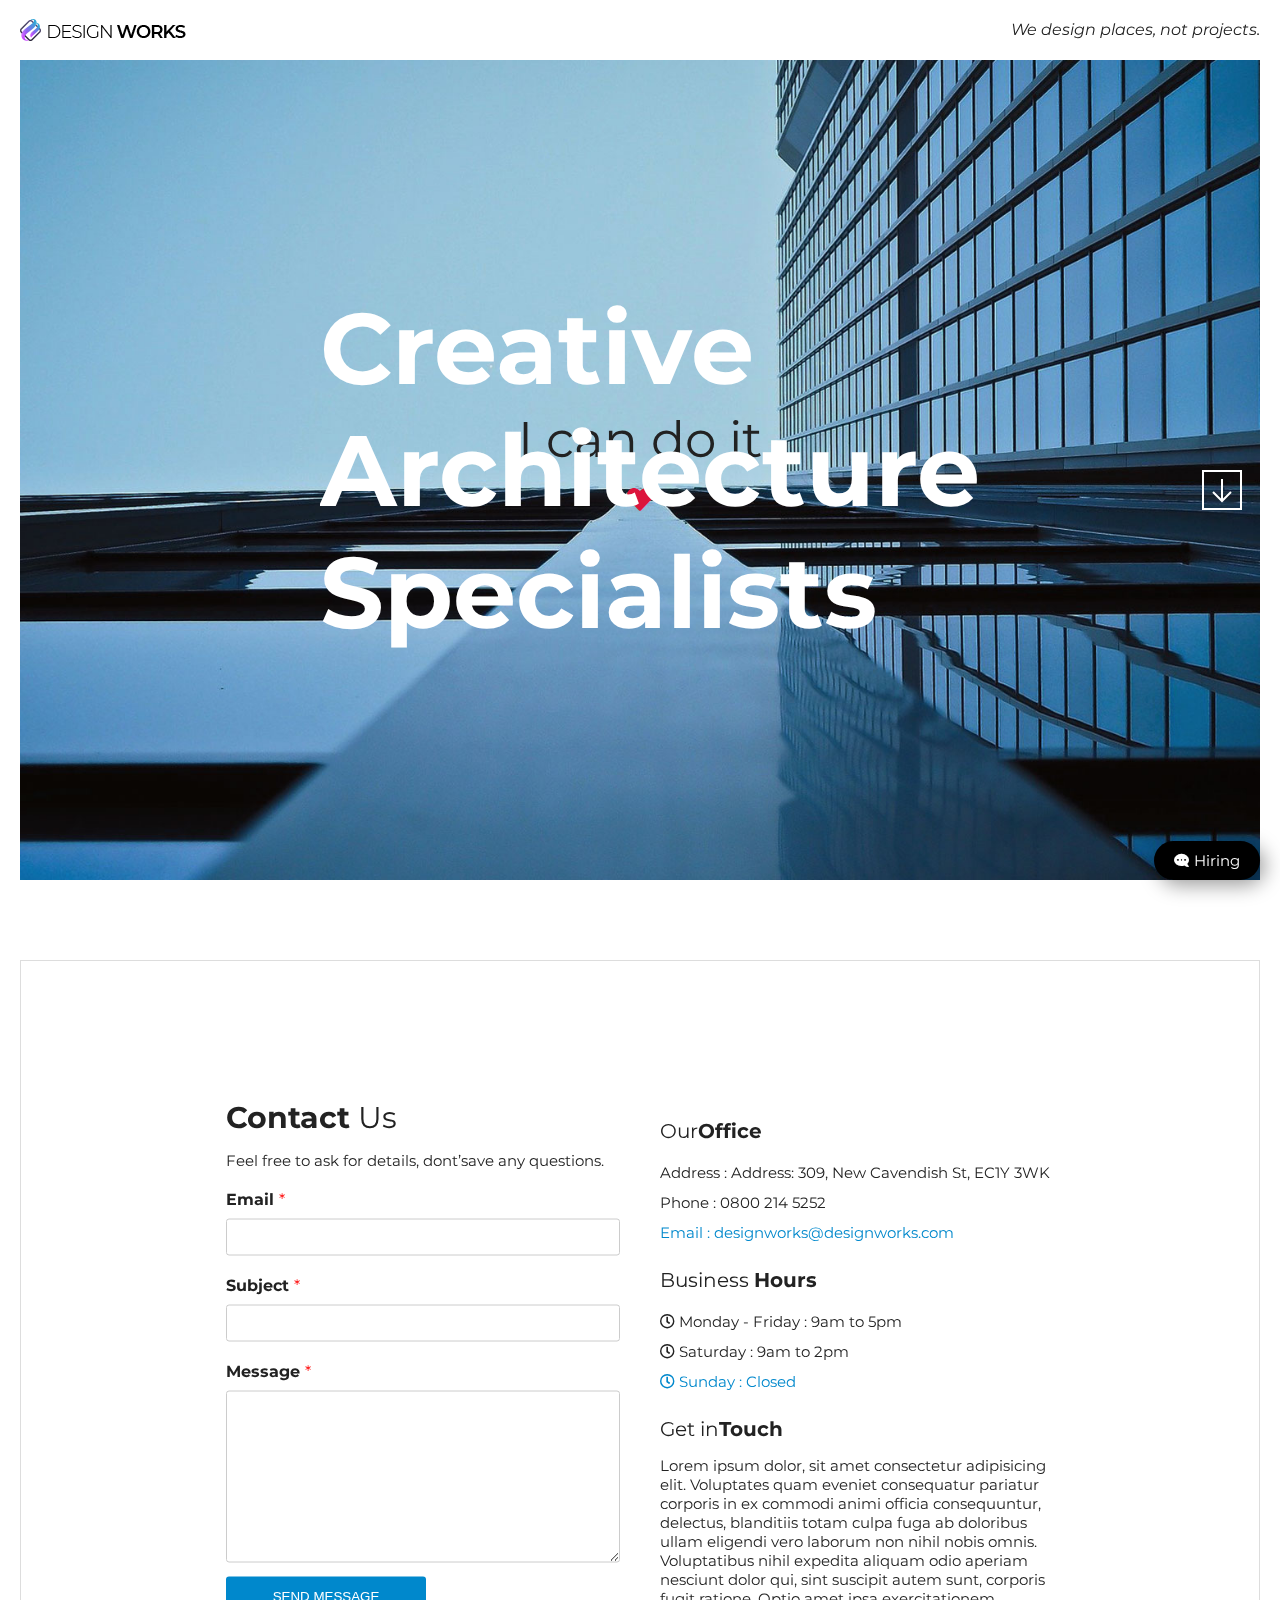
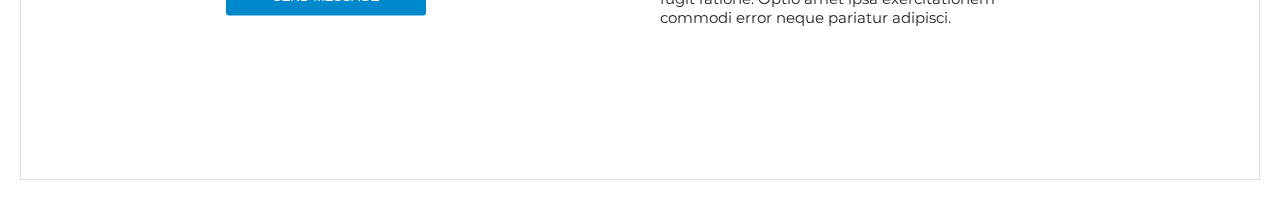
==== commit 156b62f1: "project,home_Section" ====
--- a/project01/index.html
+++ b/project01/index.html
@@ -1,9 +1,11 @@
 <!doctype html>
 <html lang="ko">
+
 <head>
   <meta charset="UTF-8">
   <meta name="viewport" content="width=device-width, initial-scale=1.0">
   <title>Project01</title>
+  <link rel="icon" href="images/favicon.png">
   <script src="js/jquery-2.1.4.js"></script>
   <!-- page Scroll Effects JS&CSS -->
   <script src="js/velocity/modernizr.js"></script>
@@ -11,7 +13,7 @@
   <script src="js/velocity/velocity.ui.min.js"></script>
   <script src="js/velocity/main.js"></script>
   <link rel="stylesheet" href="js/velocity/velocity.css">
-  
+
   <!-- Slick.js -->
   <script src="js/slick/slick.min.js"></script>
   <link rel="stylesheet" href="js/slick/slick-theme.css">
@@ -24,13 +26,22 @@
 </head>
 <!-- hijacking: on/off - animation: none/scaleDown/rotate/gallery/catch/opacity/fixed/parallax -->
 <!--  -->
-<body data-hijacking="on" data-animation="catch">
+
+<body data-hijacking="on" data-animation="rotate">
 
   <div class="container">
-    <section class="cd-section" id="home">
-      <div>
-        <div class="content">
-          <img src="images/temp-section-01.jpg" alt="">
+    <section class="cd-section visible" id="home">
+      <div>
+        <div class="content">
+          <div class="home-inner">
+            <h3 class="welcome-text">I can do it <span><i class="fas fa-heart"></i></span></h3>
+            <div class="opacity-image"></div>
+            <div class="home-heading">
+              <span>Creative</span>
+              <span>Architecture</span>
+              <span>Specialists</span>
+            </div>
+          </div>
         </div>
       </div>
     </section>
@@ -44,21 +55,26 @@
                 <img src="images/careers-main-01.png" alt="">
                 <span>
                   <h3>Together we can make an impact</h3>
-                  <p>Design Works the excitement of an entrepreneurial environment with the stability of an established practice. Principals and senior leadership work side-by-side with junior designers to create innovative, workable designs.</p>
+                  <p>Design Works the excitement of an entrepreneurial environment with the stability of an established
+                    practice. Principals and senior leadership work side-by-side with junior designers to create
+                    innovative, workable designs.</p>
                 </span>
               </div>
               <div class="item">
                 <img src="images/careers-main-02.png" alt="">
                 <span>
                   <h3>We’re always looking for talent</h3>
-                  <p>If you don’t see an open position that fits your talents, send us your resume. We’re always looking for smart, self-starters and will reach out to you if something becomes available.</p>
+                  <p>If you don’t see an open position that fits your talents, send us your resume. We’re always looking
+                    for smart, self-starters and will reach out to you if something becomes available.</p>
                 </span>
               </div>
               <div class="item">
                 <img src="images/careers-main-03.png" alt="">
                 <span>
                   <h3>Fellowship</h3>
-                  <p>Every summer we offer a Fellowship to a select group of students in architecture, planning and landscape architecture. Read about our 2019 Fellowship winners and learn more about what the Fellowship has to offer.</p>
+                  <p>Every summer we offer a Fellowship to a select group of students in architecture, planning and
+                    landscape architecture. Read about our 2019 Fellowship winners and learn more about what the
+                    Fellowship has to offer.</p>
                 </span>
               </div>
             </div>
@@ -66,16 +82,118 @@
         </div>
       </div>
     </section>
-  
+
     <section class="cd-section" id="project">
       <div>
         <div class="content">
-          <img src="images/temp-section-03.jpg" alt="">
-        </div>
-      </div>
-    </section>
-  
-    <section class="cd-section visible" id="plan">
+          <div class="project-inner">
+            <input type="radio" name="tabmenu" id="tab1" checked>
+            <input type="radio" name="tabmenu" id="tab2">
+            <input type="radio" name="tabmenu" id="tab3">
+            <div class="tabs">
+              <div class="tab">
+                <div class="project-info" data-text="01">
+                  <h3>Project : Glass Wall Architecture</h3>
+                  <p>Lorem ipsum dolor sit amet consectetur adipisicing elit. Unde assumenda commodi alias explicabo quas voluptates sit vero dolorem ducimus esse, doloribus debitis temporibus sed facere, vel culpa maxime eligendi, delectus placeat. Saepe minus labore eius sint possimus maiores molestias molestiae!
+                  </p>
+                  <ul>
+                    <li><b>Area</b> : 1670 m2</li>
+                    <li><b>Completed Date</b> : September 2018</li>
+                    <li><b>Architect</b> : Andrew Yu</li>
+                  </ul>
+                  <div class="detail">
+                    <div>
+                      <span>225</span> WORKING DAY
+                    </div>
+                    <div>
+                      <span>320</span> MEMBERS
+                    </div>
+                    <div>
+                      <span>3M</span> BUDGET
+                    </div>
+                  </div>
+                  <a class="view-project" href="" >view project</a>
+                </div>
+                <div class="project-photo">
+                  <img src="images/project-main-01-01.jpg" alt="">
+                  <img src="images/project-main-01-02.jpg" alt="">
+                  <img src="images/project-main-01-03.jpg" alt="">
+                  <img src="images/project-main-01-04.jpg" alt="">
+                </div>
+              </div>
+              <div class="tab">
+                <div class="project-info" data-text="02">
+                  <h3>Project : Hallway of Architecture</h3>
+                  <p>Lorem ipsum dolor sit amet consectetur adipisicing elit. Unde assumenda commodi alias explicabo quas voluptates sit vero dolorem ducimus esse, doloribus debitis temporibus sed facere, vel culpa maxime eligendi, delectus placeat. Saepe minus labore eius sint possimus maiores molestias molestiae!
+                  </p>
+                  <ul>
+                    <li><b>Area</b> : 2345 m2</li>
+                    <li><b>Completed Date</b> : April 2019</li>
+                    <li><b>Architect</b> : Robert Matteus</li>
+                  </ul>
+                  <div class="detail">
+                    <div>
+                      <span>321</span> WORKING DAY
+                    </div>
+                    <div>
+                      <span>420</span> MEMBERS
+                    </div>
+                    <div>
+                      <span>8M</span> BUDGET
+                    </div>
+                  </div>
+                  <a class="view-project" href="" >view project</a>
+                </div>
+                <div class="project-photo">
+                  <img src="images/project-main-02-01.jpg" alt="">
+                  <img src="images/project-main-02-02.jpg" alt="">
+                  <img src="images/project-main-02-03.jpg" alt="">
+                  <img src="images/project-main-02-04.jpg" alt="">
+                </div>
+              </div>
+              <div class="tab">
+                <div class="project-info" data-text="03">
+                  <h3>Project : Outside Stairs Architecture</h3>
+                  <p>Lorem ipsum dolor sit amet consectetur adipisicing elit. Unde assumenda commodi alias explicabo quas voluptates sit vero dolorem ducimus esse, doloribus debitis temporibus sed facere, vel culpa maxime eligendi, delectus placeat. Saepe minus labore eius sint possimus maiores molestias molestiae!
+                  </p>
+                  <ul>
+                    <li><b>Area</b> : 1200 m2</li>
+                    <li><b>Completed Date</b> : May 2020</li>
+                    <li><b>Architect</b> : Christine Jung</li>
+                  </ul>
+                  <div class="detail">
+                    <div>
+                      <span>132</span> WORKING DAY
+                    </div>
+                    <div>
+                      <span>202</span> MEMBERS
+                    </div>
+                    <div>
+                      <span>5M</span> BUDGET
+                    </div>
+                  </div>
+                  <a class="view-project" href="" >view project</a>
+                </div>
+                <div class="project-photo">
+                  <img src="images/project-main-03-01.jpg" alt="">
+                  <img src="images/project-main-03-02.jpg" alt="">
+                  <img src="images/project-main-03-03.jpg" alt="">
+                  <img src="images/project-main-03-04.jpg" alt="">
+                </div>
+              </div>
+             
+            </div>
+            <div class="btn">
+              <label for="tab1"></label>
+              <label for="tab2"></label>
+              <label for="tab3"></label>
+            </div>
+          </div>
+        </div>
+      </div>
+    </section>
+
+    <section class="cd-section" id="plan">
       <div>
         <div class="content">
           <div class="plan-inner">
@@ -85,7 +203,11 @@
                   <h2>Planning <br>For the Next Project</h2>
                   <br>
                   <hr class="bar">
-                  <p>Lorem, ipsum dolor sit amet consectetur adipisicing elit. Dignissimos quas maiores dolorem nisi dicta molestiae velit voluptate vero nemo reprehenderit cum autem, illum quaerat repellendus ullam harum, laborum deserunt ad molestias? Praesentium accusantium harum sunt optio aspernatur doloribus aliquid. Dolore repudiandae consequatur quo ab, aspernatur eum a doloremque error suscipit.</p></div>
+                  <p>Lorem, ipsum dolor sit amet consectetur adipisicing elit. Dignissimos quas maiores dolorem nisi
+                    dicta molestiae velit voluptate vero nemo reprehenderit cum autem, illum quaerat repellendus ullam
+                    harum, laborum deserunt ad molestias? Praesentium accusantium harum sunt optio aspernatur doloribus
+                    aliquid. Dolore repudiandae consequatur quo ab, aspernatur eum a doloremque error suscipit.</p>
+                </div>
                 <div class="plan-photo">
                   <img src="images/plan-main-01.jpg">
                 </div>
@@ -95,53 +217,61 @@
                 <hr class="bar">
                 <div class="history-slider">
                   <div>
-                    <h4>The Project <br> of Architect for the 
-                    <span>2013</span></h4>
-                    <p>Lorem ipsum dolor sit amet consectetur, adipisicing elit. Illo delectus atque illum aspernatur sit incidunt iusto accusantium consequatur ducimus quibusdam.</p>
-                  </div>
-                  <div>
-                    <h4>The Project <br> of Architect for the 
-                    <span>2014</span></h4>
-                    <p>Lorem ipsum dolor sit amet consectetur, adipisicing elit. Illo delectus atque illum aspernatur sit incidunt iusto accusantium consequatur ducimus quibusdam.</p>
-                  </div>
-                  <div>
-                    <h4>The Project <br> of Architect for the 
-                    <span>2015</span></h4>
-                    <p>Lorem ipsum dolor sit amet consectetur, adipisicing elit. Illo delectus atque illum aspernatur sit incidunt iusto accusantium consequatur ducimus quibusdam.</p>
-                  </div>
-                  <div>
-                    <h4>The Project <br> of Architect for the 
-                    <span>2016</span></h4>
-                    <p>Lorem ipsum dolor sit amet consectetur, adipisicing elit. Illo delectus atque illum aspernatur sit incidunt iusto accusantium consequatur ducimus quibusdam.</p>
-                  </div>
-                  <div>
-                    <h4>The Project <br> of Architect for the 
-                    <span>2017</span></h4>
-                    <p>Lorem ipsum dolor sit amet consectetur, adipisicing elit. Illo delectus atque illum aspernatur sit incidunt iusto accusantium consequatur ducimus quibusdam.</p>
-                  </div>
-                  <div>
-                    <h4>The Project <br> of Architect for the 
-                    <span>2018</span></h4>
-                    <p>Lorem ipsum dolor sit amet consectetur, adipisicing elit. Illo delectus atque illum aspernatur sit incidunt iusto accusantium consequatur ducimus quibusdam.</p>
-                  </div>
-                  <div>
-                    <h4>The Project <br> of Architect for the 
-                    <span>2019</span></h4>
-                    <p>Lorem ipsum dolor sit amet consectetur, adipisicing elit. Illo delectus atque illum aspernatur sit incidunt iusto accusantium consequatur ducimus quibusdam.</p>
-                  </div>
-                  <div>
-                    <h4>The Project <br> of Architect for the 
-                    <span>2020</span></h4>
-                    <p>Lorem ipsum dolor sit amet consectetur, adipisicing elit. Illo delectus atque illum aspernatur sit incidunt iusto accusantium consequatur ducimus quibusdam.</p>
-                  </div>
-                </div>
-              </div>
-            </div>
-          </div>
-        </div>
-      </div>
-    </section>
-  
+                    <h4>The Project <br> of Architect for the
+                      <span>2013</span></h4>
+                    <p>Lorem ipsum dolor sit amet consectetur, adipisicing elit. Illo delectus atque illum aspernatur
+                      sit incidunt iusto accusantium consequatur ducimus quibusdam.</p>
+                  </div>
+                  <div>
+                    <h4>The Project <br> of Architect for the
+                      <span>2014</span></h4>
+                    <p>Lorem ipsum dolor sit amet consectetur, adipisicing elit. Illo delectus atque illum aspernatur
+                      sit incidunt iusto accusantium consequatur ducimus quibusdam.</p>
+                  </div>
+                  <div>
+                    <h4>The Project <br> of Architect for the
+                      <span>2015</span></h4>
+                    <p>Lorem ipsum dolor sit amet consectetur, adipisicing elit. Illo delectus atque illum aspernatur
+                      sit incidunt iusto accusantium consequatur ducimus quibusdam.</p>
+                  </div>
+                  <div>
+                    <h4>The Project <br> of Architect for the
+                      <span>2016</span></h4>
+                    <p>Lorem ipsum dolor sit amet consectetur, adipisicing elit. Illo delectus atque illum aspernatur
+                      sit incidunt iusto accusantium consequatur ducimus quibusdam.</p>
+                  </div>
+                  <div>
+                    <h4>The Project <br> of Architect for the
+                      <span>2017</span></h4>
+                    <p>Lorem ipsum dolor sit amet consectetur, adipisicing elit. Illo delectus atque illum aspernatur
+                      sit incidunt iusto accusantium consequatur ducimus quibusdam.</p>
+                  </div>
+                  <div>
+                    <h4>The Project <br> of Architect for the
+                      <span>2018</span></h4>
+                    <p>Lorem ipsum dolor sit amet consectetur, adipisicing elit. Illo delectus atque illum aspernatur
+                      sit incidunt iusto accusantium consequatur ducimus quibusdam.</p>
+                  </div>
+                  <div>
+                    <h4>The Project <br> of Architect for the
+                      <span>2019</span></h4>
+                    <p>Lorem ipsum dolor sit amet consectetur, adipisicing elit. Illo delectus atque illum aspernatur
+                      sit incidunt iusto accusantium consequatur ducimus quibusdam.</p>
+                  </div>
+                  <div>
+                    <h4>The Project <br> of Architect for the
+                      <span>2020</span></h4>
+                    <p>Lorem ipsum dolor sit amet consectetur, adipisicing elit. Illo delectus atque illum aspernatur
+                      sit incidunt iusto accusantium consequatur ducimus quibusdam.</p>
+                  </div>
+                </div>
+              </div>
+            </div>
+          </div>
+        </div>
+      </div>
+    </section>
+
     <section class="cd-section" id="awards">
       <div>
         <div class="content">
@@ -151,7 +281,10 @@
                 <h2>2020<br>Architecture Awards <br>Winner</h2>
                 <hr class="bar">
                 <p>
-                  The mission of the Architecture MasterPrize (AMP) is to advance the appreciation and exposure of quality architectural design worldwide. The AMP architecture award celebrates creativity and innovation in the fields of architectural design, landscape architecture, and interior design. Submissions from architects all around the world are welcome.
+                  The mission of the Architecture MasterPrize (AMP) is to advance the appreciation and exposure of
+                  quality architectural design worldwide. The AMP architecture award celebrates creativity and
+                  innovation in the fields of architectural design, landscape architecture, and interior design.
+                  Submissions from architects all around the world are welcome.
                 </p>
                 <a href="#none" target="_blank">view the awards</a>
               </div>
@@ -163,7 +296,7 @@
         </div>
       </div>
     </section>
-  
+
     <section class="cd-section" id="location">
       <div>
         <div class="content">
@@ -173,13 +306,17 @@
                 <div class="headquaters">
                   <b>CREATIVE DESGIN GROUP</b>
                   <h2>Headdquarters</h2>
-                  <p>Lorem ipsum dolor sit amet consectetur adipisicing elit. Consequuntur et saepe quae? Perspiciatis ipsa sit nam laudantium autem recusandae quod cumque doloribus illo ducimus, exercitationem, laborum officiis id excepturi facilis!</p>
+                  <p>Lorem ipsum dolor sit amet consectetur adipisicing elit. Consequuntur et saepe quae? Perspiciatis
+                    ipsa sit nam laudantium autem recusandae quod cumque doloribus illo ducimus, exercitationem, laborum
+                    officiis id excepturi facilis!</p>
                   <span>Address : 11 Fifth Ave - New York, US / Tel : 0800 809 3400</span>
                 </div>
                 <div class="customer">
                   <b>THE PERFECT WAY</b>
                   <h2>Customer Service</h2>
-                  <p>Lorem ipsum dolor sit amet consectetur adipisicing elit. Consequuntur et saepe quae? Perspiciatis ipsa sit nam laudantium autem recusandae quod cumque doloribus illo ducimus, exercitationem, laborum officiis id excepturi facilis!</p>
+                  <p>Lorem ipsum dolor sit amet consectetur adipisicing elit. Consequuntur et saepe quae? Perspiciatis
+                    ipsa sit nam laudantium autem recusandae quod cumque doloribus illo ducimus, exercitationem, laborum
+                    officiis id excepturi facilis!</p>
                   <span>Address : Address: 309, New Cavendish St, EC1Y 3WK / Tel : 0800 214 5252</span>
                 </div>
               </div>
@@ -187,25 +324,28 @@
                 <div class="service-item">
                   <i class="fas fa-leaf"></i>
                   <h3>Built and natural contexts</h3>
-                  <p>Lorem ipsum dolor sit amet consectetur, adipisicing elit. Corrupti sint, ad quibusdam id aut deserunt.</p>
+                  <p>Lorem ipsum dolor sit amet consectetur, adipisicing elit. Corrupti sint, ad quibusdam id aut
+                    deserunt.</p>
                 </div>
                 <div class="service-item">
                   <i class="fas fa-bullseye"></i>
                   <h3>Built and natural contexts</h3>
-                  <p>Lorem ipsum dolor sit amet consectetur, adipisicing elit. Corrupti sint, ad quibusdam id aut deserunt.</p>
+                  <p>Lorem ipsum dolor sit amet consectetur, adipisicing elit. Corrupti sint, ad quibusdam id aut
+                    deserunt.</p>
                 </div>
                 <div class="service-item">
                   <i class="fas fa-cube"></i>
                   <h3>Built and natural contexts</h3>
-                  <p>Lorem ipsum dolor sit amet consectetur, adipisicing elit. Corrupti sint, ad quibusdam id aut deserunt.</p>
-                </div>
-              </div>
-            </div>
-          </div>
-        </div>
-      </div>
-    </section>
-  
+                  <p>Lorem ipsum dolor sit amet consectetur, adipisicing elit. Corrupti sint, ad quibusdam id aut
+                    deserunt.</p>
+                </div>
+              </div>
+            </div>
+          </div>
+        </div>
+      </div>
+    </section>
+
     <section class="cd-section" id="contact">
       <div>
         <div class="content">
@@ -215,14 +355,14 @@
                 <h3><b>Contact</b> Us</h3>
                 <p>Feel free to ask for details, dont’save any questions.</p>
                 <form class="send-box">
-                  <label for="Email" >Email <span>*</span></label>
-                  <input type="email"id="Email" >
+                  <label for="Email">Email <span>*</span></label>
+                  <input type="email" id="Email">
                   <label for="Subject">Subject <span>*</span></label>
                   <input type="text" id="Subject">
                   <label for="Message">Message <span>*</span></label>
                   <textarea cols="30" rows="10" id="Message"></textarea>
                   <button>send message</button>
-              </form>
+                </form>
               </div>
               <div class="contact-info">
                 <h4>Our<b>Office</b></h4>
@@ -238,15 +378,19 @@
                   <li><i class="far fa-clock"></i> Sunday : Closed</li>
                 </ul>
                 <h4>Get in<b>Touch</b></h4>
-                <p>Lorem ipsum dolor, sit amet consectetur adipisicing elit. Voluptates quam eveniet consequatur pariatur corporis in ex commodi animi officia consequuntur, delectus, blanditiis totam culpa fuga ab doloribus ullam eligendi vero laborum non nihil nobis omnis. Voluptatibus nihil expedita aliquam odio aperiam nesciunt dolor qui, sint suscipit autem sunt, corporis fugit ratione. Optio amet ipsa exercitationem commodi error neque pariatur adipisci.</p>
-              </div>
-            </div>
-          </div>
-        </div>
-      </div>
-    </section>
-
-    <header >
+                <p>Lorem ipsum dolor, sit amet consectetur adipisicing elit. Voluptates quam eveniet consequatur
+                  pariatur corporis in ex commodi animi officia consequuntur, delectus, blanditiis totam culpa fuga ab
+                  doloribus ullam eligendi vero laborum non nihil nobis omnis. Voluptatibus nihil expedita aliquam odio
+                  aperiam nesciunt dolor qui, sint suscipit autem sunt, corporis fugit ratione. Optio amet ipsa
+                  exercitationem commodi error neque pariatur adipisci.</p>
+              </div>
+            </div>
+          </div>
+        </div>
+      </div>
+    </section>
+
+    <header>
       <div class="gnb-inner">
         <div class="logo">
           <a href="#none"><img src="images/logo.png"></a>
@@ -275,7 +419,7 @@
   <a href="#" class="btn-hiring"><i class="fas fa-comment-dots"></i>Hiring</a>
   <nav>
     <ul class="cd-vertical-nav">
-      <li><a href="#0" class="cd-prev inactive">Next</a></li> 
+      <li><a href="#0" class="cd-prev inactive">Next</a></li>
       <li><a href="#0" class="cd-next">Prev</a></li>
     </ul>
   </nav>
--- a/project01/style.css
+++ b/project01/style.css
@@ -3,7 +3,6 @@
 @import url('https://fonts.googleapis.com/css?family=Manrope:300,400,500,600&display=swap');
 @import url('https://fonts.googleapis.com/css2?family=Source+Sans+Pro:wght@200;300;400;600;700;900&display=swap');
 
-
 /* FontAwesome CDN 5.14 */
 @import url('https://use.fontawesome.com/releases/v5.14.0/css/all.css');
 
@@ -15,6 +14,7 @@
 
 ul {
     list-style: none;
+    padding: 0;
 }
 
 a {
@@ -120,6 +120,98 @@
     transform: scale(0);
 }
 
+/*  ################### Section : Home ###################*/
+.home-inner {
+    background-color: #fff;
+    height: 100%;
+}
+.home-inner::before{
+    content: "";
+    position: absolute;
+    display: block;
+    background: #000;
+    top:0;left:0;
+    width: 0%;height: 100%;
+    animation: overlay 1s 2s ease-in-out both;
+    /* display: none; */
+}
+
+.welcome-text {
+    position: absolute;
+    top: 50%;
+    left: 50%;
+    transform: translate(-50%, -50%);
+    font-family: "Source Sans Pro" sans-serif;
+    font-size: 50px;
+    font-weight: 300;
+    font-weight: normal;
+    text-align: center;
+    line-height: 1.2em;
+    margin: 0;
+    animation: slideup 2s linear;
+    animation-fill-mode: both;
+    /* display: none; */
+}
+
+.welcome-text span {
+    font-size: 26px;
+    display: block;
+}
+
+.welcome-text span .fas {
+    color: crimson;
+}
+
+.opacity-image {
+    background: url(images/section-bg-01.jpg) no-repeat center center;
+    background-size: cover;
+    height: 100%;
+    animation: back 1s 2.5s ease-in-out both;
+
+   
+}
+
+.home-heading {
+    /* display: none; */
+    position: absolute;
+    top: 50%;
+    left:300px;
+    transform: translateY(-50%);
+    font-size: 100px;
+    color: #fff;
+    font-weight: bold;
+    
+}
+
+.home-heading span {
+    display: block;
+    overflow: hidden;
+}
+.home-heading span:nth-of-type(1){animation: text .5s 3s ease-in-out both;}
+.home-heading span:nth-of-type(2){animation: text .5s 3.2s ease-in-out both;}
+.home-heading span:nth-of-type(3){animation: text .5s 3.4s ease-in-out both;}
+
+@keyframes slideup{
+    0%{opacity:0;margin-top: 50px;}
+    20%{opacity: 1;margin-top: 0px;}
+    80%{opacity: 1;margin-top: 0px;}
+    100%{opacity: 0; }
+}
+
+@keyframes overlay{
+    0%{width: 0%; left: 0;}
+    50%{width: 100%; left: 0;}
+    100%{width: 0%;left: 100%;}
+}
+@keyframes back{
+    0%{opacity: 0;}
+    100%{opacity: 1;}
+}
+
+@keyframes text{
+    0%{opacity: 0; width: 0;}
+    100%{opacity: 1; width: 100%;}
+}
 /*  ################### Section : about ###################*/
 .about-inner {
     background: #0dace3 url(images/line-drawing.png) no-repeat right bottom;
@@ -173,6 +265,190 @@
     font-size: 18px;
 }
 
+/* ################# Section : project ##################### */
+.project-inner {
+    height: 100%;
+    overflow: hidden;
+    background-color: #fff;
+    border: 1px solid #bbb;
+}
+
+.tabs {
+    height: 100%;
+    width: 300%;
+    transition: 0.5s;
+}
+
+.tab {
+    height: 100%;
+    float: left;
+    width: 33.33333%;
+}
+
+.tab>div {
+    height: 100%;
+    float: left;
+    overflow: hidden;
+}
+
+.project-info {
+    width: 25%;
+}
+
+.project-photo {
+    width: 75%;
+}
+
+input[name=tabmenu] {
+    display: none;
+}
+
+.btn {
+    position: absolute;
+    left: 0;
+    bottom: 30px;
+    width: 25%;
+    text-align: center;
+}
+
+.btn label {
+    cursor: pointer;
+    width: 5px;
+    height: 5px;
+    display: inline-block;
+    border-radius: 50%;
+    background: #000;
+    margin: 8px;
+    position: relative;
+
+}
+
+.btn label:before {
+    content: '';
+    display: block;
+    border: 1px solid transparent;
+    width: 15px;
+    height: 15px;
+    border-radius: 50%;
+    position: absolute;
+    top: -5px;
+    left: -5px;
+    transition: .3s;
+}
+
+.btn label:hover:before {
+    border: 1px solid #aaa;
+}
+
+input[id=tab1]:checked~.btn label[for=tab1]:before,
+input[id=tab2]:checked~.btn label[for=tab2]:before,
+input[id=tab3]:checked~.btn label[for=tab3]:before {
+    border: 1px solid #aaa;
+}
+
+
+
+input[id=tab1]:checked~.tabs {
+    margin-left: 0;
+}
+
+input[id=tab2]:checked~.tabs {
+    margin-left: -100%;
+}
+
+input[id=tab3]:checked~.tabs {
+    margin-left: -200%;
+}
+
+/* Project info */
+.project-info {
+    padding: 50px;
+    position: relative;
+}
+
+.project-info::before {
+    content: attr(data-text);
+    font-size: 130px;
+    color: #eee;
+    position: absolute;
+    top: -10px;
+    left: 10px;
+    opacity: .5;
+}
+
+.project-info h3 {
+    font-size: 20px;
+    position: relative;
+}
+
+.project-info p {
+    font-size: 16px;
+    line-height: 1.5em;
+}
+
+.project-info ul {
+    line-height: 2em;
+    margin: 50px 0;
+}
+
+.project-info ul li {}
+
+.project-info ul li::before {
+    content: '\f105';
+    font-family: "Font Awesome 5 Free";
+    font-weight: 600;
+    margin-right: 10px;
+}
+
+.detail {
+    margin-bottom: 50px;
+}
+
+.detail div {
+    display: inline-block;
+    text-align: center;
+    width: 32.5%;
+    color: #999;
+}
+
+.detail div span {
+    font-size: 36px;
+    font-weight: bold;
+    display: block;
+    color: #000000;
+    margin-bottom: 10px;
+}
+
+.view-project {
+    background: #3f3f3f;
+    color: #fff;
+    text-transform: uppercase;
+    font-size: 13px;
+    width: 200px;
+    padding: 10px;
+    display: inline-block;
+    transition: .5s;
+    text-align: center;
+
+}
+
+.view-project::after {
+    content: '\f30b';
+    font-family: "Font Awesome 5 Free";
+    font-weight: 600;
+    transition: .5s;
+    margin-left: 10px;
+
+}
+
+.view-project:hover {
+    background: #242323;
+}
+
+.view-project:hover::after {
+    margin-left: 20px;
+}
+
 /*  ################### Section : plan ###################*/
 .plan-inner {
     background: #1d1b24;
@@ -202,8 +478,7 @@
     padding-right: 50px;
 }
 
-.plan-heading h2
-{
+.plan-heading h2 {
     color: #fff;
     margin: 0;
 }
@@ -228,12 +503,14 @@
     display: inline-block;
     margin: 20px auto;
 }
-.history-info h2{ color: #fff;
-    margin: 0;
-margin-top: 20px;}
-.history-slider {
-
-}
+
+.history-info h2 {
+    color: #fff;
+    margin: 0;
+    margin-top: 20px;
+}
+
+.history-slider {}
 
 .history-slider div h4 {
     color: #fff;
@@ -243,16 +520,25 @@
     line-height: 1.5em;
 }
 
-.history-slider div h4 span {color: dodgerblue;}
+.history-slider div h4 span {
+    color: dodgerblue;
+}
 
 .history-slider div p {
     font-size: 16px;
     line-height: 1.5em;
 }
+
 /* Slick.js Custom CSS */
 .slick-prev,
-.history-slider .slick-arrow{display: none !important;}
-.history-slider .slick-dots li button:before{color: white; font-size: 40px;}
+.history-slider .slick-arrow {
+    display: none !important;
+}
+
+.history-slider .slick-dots li button:before {
+    color: white;
+    font-size: 40px;
+}
 
 /*  ################### Section : awards ###################*/
 
